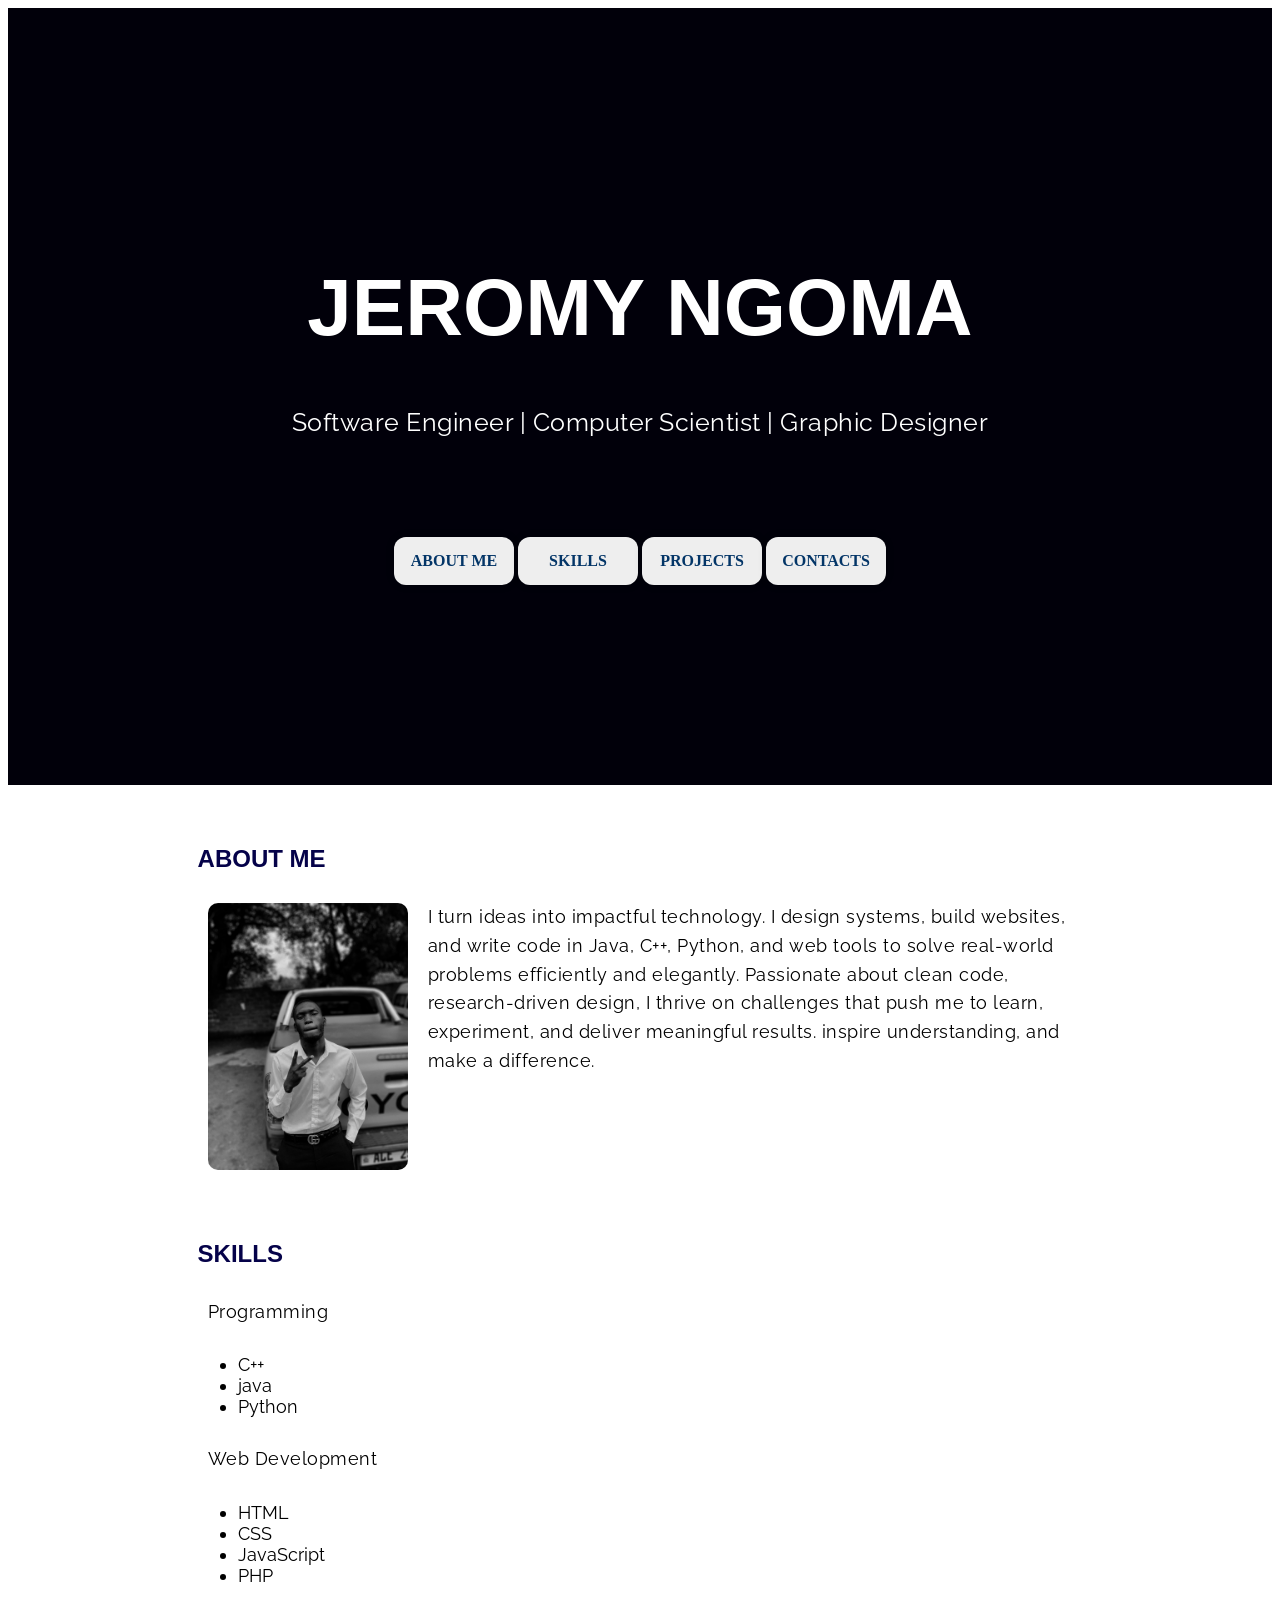
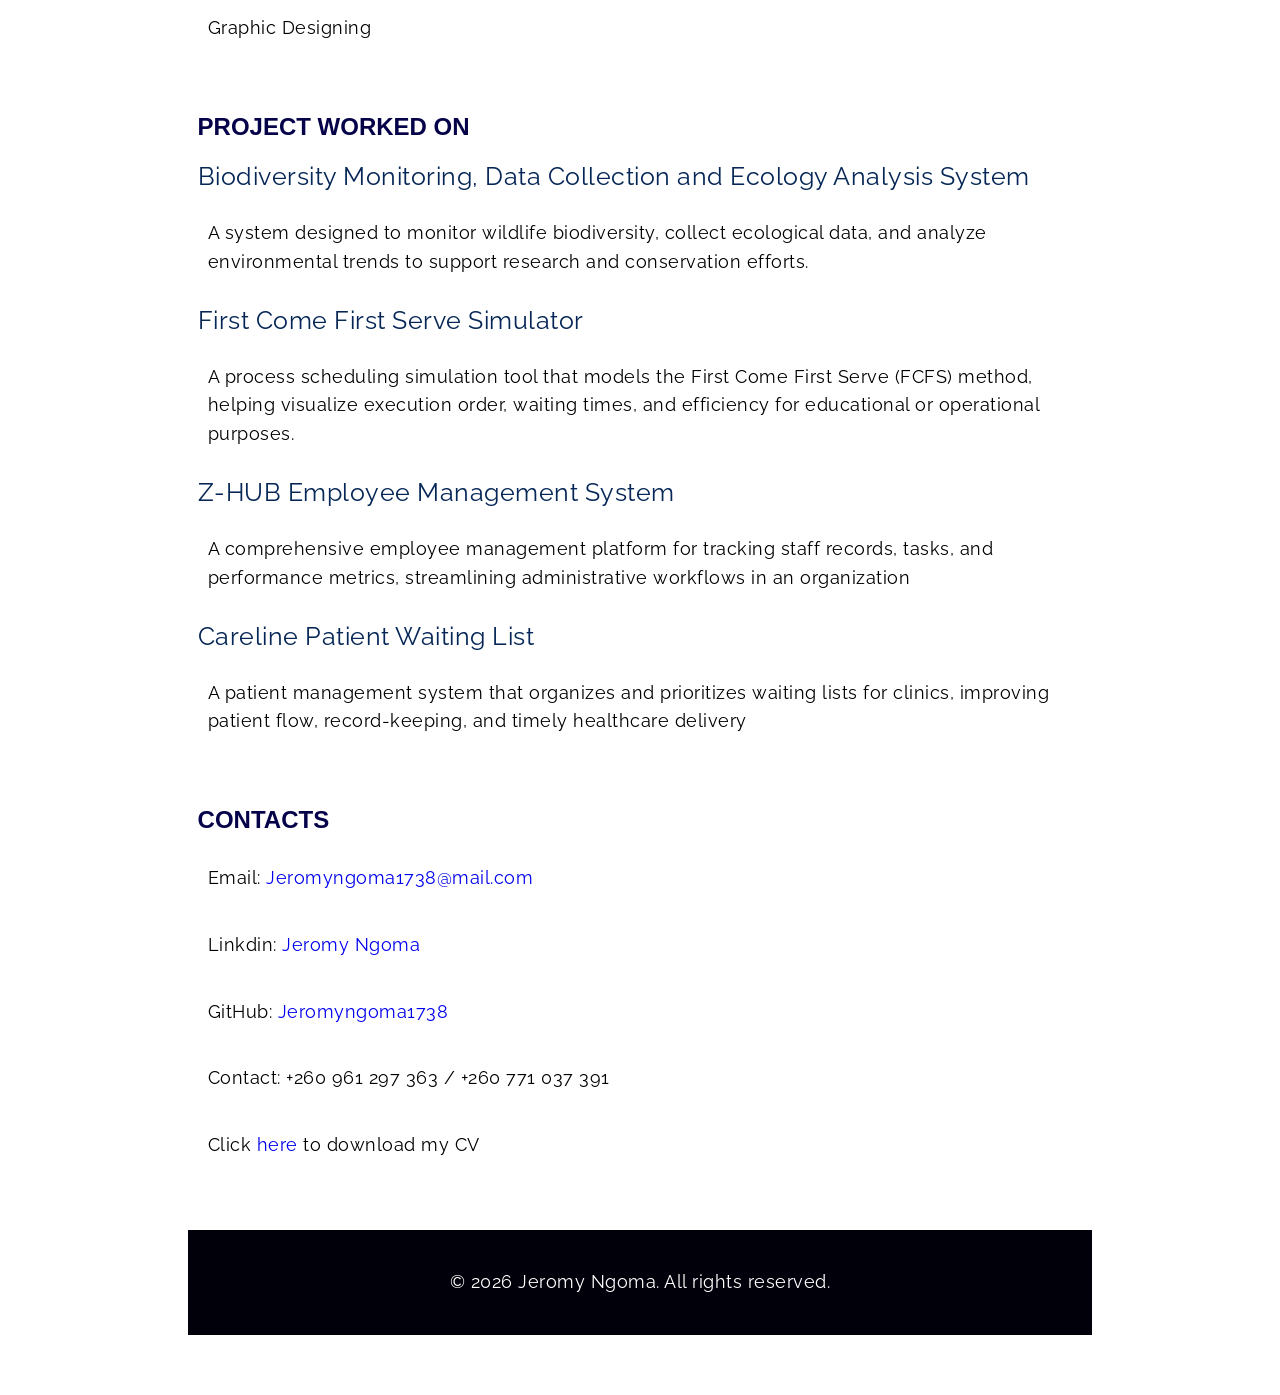
==== index.html @ ff4d3030 "my personal profile first version" ====
<!DOCTYPE html>
<html lang="en">
<head>
    <meta charset="UTF-8">
    <meta name="viewport" content="width=device-width, initial-scale=1.0">
    <title>Jeromy ngoma Personal Profile</title>
    <link href="https://fonts.googleapis.com/css2?family=Roboto:wght@400;700&display=swap" rel="stylesheet">
    <link rel="stylesheet" href="style.css">
</head>
<body>
    <header class="hero">
        <h1 >JEROMY NGOMA</h1>
        <h3 >Software Engineer | Computer Scientist | Graphic Designer</h3>
        <div id="navigation" >
            <nav class="navbar">
            <a href="#aboutMe" class="navbar">ABOUT ME</a>
            <a href="#skils" class="navbar" >SKILLS</a>
            <a href="#prjects" class="navbar">PROJECTS</a>
            <a href="#contact" class="navbar">CONTACTS</a>
            </nav>
        </div>
    </header>
    <main>


       
        <!--About me-->
        <section id="aboutMe">
            <h2>ABOUT ME</h2>
            
            <p> 
                <img src="IMG/Untitled-1.png" alt="jeromy is photo profile">
                I turn ideas into impactful technology. I design systems, build websites, and write code in Java, 
                C++, Python, and web tools to solve real-world problems efficiently and elegantly. Passionate about clean code, 
                research-driven design, I thrive on challenges that push me to learn, experiment, and deliver meaningful results.  inspire understanding, and make a difference.
            </p>

        </section>

        <!--skilss-->
        <section id="skills">
            <h2>SKILLS</h2>
            <div>
                <p>Programming</p>
                <ul>
                    <li>C++</li>
                    <li>java</li>
                    <Li>Python</Li>
                </ul>  
  
            </div>
            <div>
                <p>Web Development</p>
                <ul>
                    <li>HTML</li>
                    <li>CSS</li>
                    <li>JavaScript</li>
                    <li>PHP</li>
                </ul>
            </div>
            <div>
            <p>Graphic Designing</p>
            </div>


        </section>

        <!--project-->
        <section id="projects">
            <h2>PROJECT WORKED ON</h2>

            <h3>Biodiversity Monitoring, Data Collection and Ecology Analysis System</h3>
            <p>A system designed to monitor wildlife biodiversity, collect ecological data,
                and analyze environmental trends to support research and conservation efforts.</p>
            
            <h3>First Come First Serve Simulator</h3>
            <p>A process scheduling simulation tool that models the First Come First Serve (FCFS) method, helping visualize execution order, waiting times, and 
                efficiency for educational or operational purposes.
                </p>
            <h3>Z-HUB Employee Management System</h3>
            <p>A comprehensive employee management platform for tracking staff records, tasks, and performance metrics, 
                streamlining administrative workflows in an organization</p>
            
            <h3>Careline Patient Waiting List</h3>
            <p>A patient management system that organizes and prioritizes waiting lists for clinics, improving patient flow, 
                record-keeping, and timely healthcare delivery</p>
        </section >
        <!--Contact me-->
        <section id="contact">
            <h2>CONTACTS</h2>
            <nav class="contact">
                <p >Email: <a href="Mailto: jeromyngoma1738@gmail.com" class="contact"> Jeromyngoma1738@mail.com</a></p>
                <p>Linkdin: <a href="https://www.linkedin.com/in/jeromy-ngoma-564433287?utm_source=share_via&utm_content=profile&utm_medium=member_android"class="contact">Jeromy Ngoma</a></p>
                <p>GitHub:  <a href="https://github.com/jeromyngoma1738">Jeromyngoma1738</a></p>
                <p>Contact: +260 961 297 363 / +260 771 037 391</p>
            </nav>
            <P> Click <a  href="JEROMY CV.pdf" download>here </a> to download my CV</P>
        </section>


    

    </main>
    <footer>
        <p>© 2026 Jeromy Ngoma. All rights reserved.</p>
    </footer>

</body>
</html>
---- style.css ----
@import url('https://fonts.googleapis.com/css2?family=Montserrat:wght@400;600&display=swap');
@import url('https://fonts.googleapis.com/css2?family=Raleway:wght@400;600&family=Roboto:wght@400;500&display=swap');

h2{
    font-family: 'Raleway', sans-serif;  /* Subtitle font */
    font-weight: 6000px;                     /* Normal weight for elegance */ 
    font-family:  sans-serif;
    color:  #050249;
    transition: color 0.3s, transform 0.3s;
}
h2:hover {
    color: lab(16.91% -2.23 -18.52 / 0.707);
    transform: scale(1.05);
}

footer, p{
    font-family: 'Raleway', sans-serif;  /* Eye-catching but clean */
    font-weight: 400;                     /* Normal weight */
    font-size: 18px;                      /* Slightly larger for attention */
    color: #000000;                       /* Professional dark tone */
    line-height: 1.6;                     /* Comfortable spacing */
    letter-spacing: 0.5px;                /* Adds subtle style */
    padding: 10px;
}



h1{
    font-family: sans-serif;
    font-size: 80px;
}

#navigation {
    display: flex;
    justify-content: center;
    margin-top: 100px;
}

#navigation:hover {
    color: #c1d9ea;
    transform: scale(1.10);
}

.navbar a{
    background: #eeeeee;
    text-decoration: none;
    color: rgb(3, 53, 103);
    font-family: 'Roboto'sans-serif;
    font-weight: 800;
    transition: 0.3s;border-radius: 12px;
    box-shadow: 0 0 10px rgb(0,0,0,0.1);
    padding: 15px;
    width: 90px;
}

.navbar a:hover{

    color: #65a8d8;
    transform: scale(1.05);
}

h3 {
    font-family: 'Raleway', sans-serif;  /* Subtitle font */
    font-weight: 400;                     /* Normal weight for elegance */
    font-size: 25px;                      /* Slightly smaller than main heading */
    color: #052656;                       /* Subtle gray */
    letter-spacing: 0.5px;                /* Adds clarity */
    margin-top: 5px;
    margin-bottom: 15px;
}
ul{
    font-family: 'Raleway', sans-serif;  /* Eye-catching but clean */
    font-weight: 400;                     /* Normal weight */
    font-size: 18px;                      /* Slightly larger for attention */
}
div{
    
    border-radius: 10px;
    display: block;
}
html{
    scroll-behavior: smooth;
}
.contac{
    color: #0b3ea3;
}
.hero{
    text-align: center;
    margin: 0px;
    color: #fff;
    background-color: #01000a;
    padding: 200px 20px;
}
footer, section{
    width: 70%;
    margin: 60px auto;
}

a{
    display: inline-block;
    text-decoration: none;
    transition: 0.3s;
}
.hero h3{
    color: white;
}
img{

    display: flex;
    width: 200px;
    height: 500px;
    align-items: flex-start;
}

/* About Me section image alignment */
#aboutMe p {
    display: flex;           /* make text and image side by side */
    align-items: flex-start; /* align top of image with text */
    gap: 20px;               /* space between image and text */
}

#aboutMe p img {
    width: 200;            /* set image width */
    height: auto;            /* maintain aspect ratio */
    border-radius: 10px;     /* optional rounded corners */
    flex-shrink: 0;          /* prevent image from shrinking */
}
footer{
    font-family: 'Raleway', sans-serif;  /* Subtitle font */
    text-align: center;  
    background-color: #01000a;
    
}
footer p{
    color: white;
}
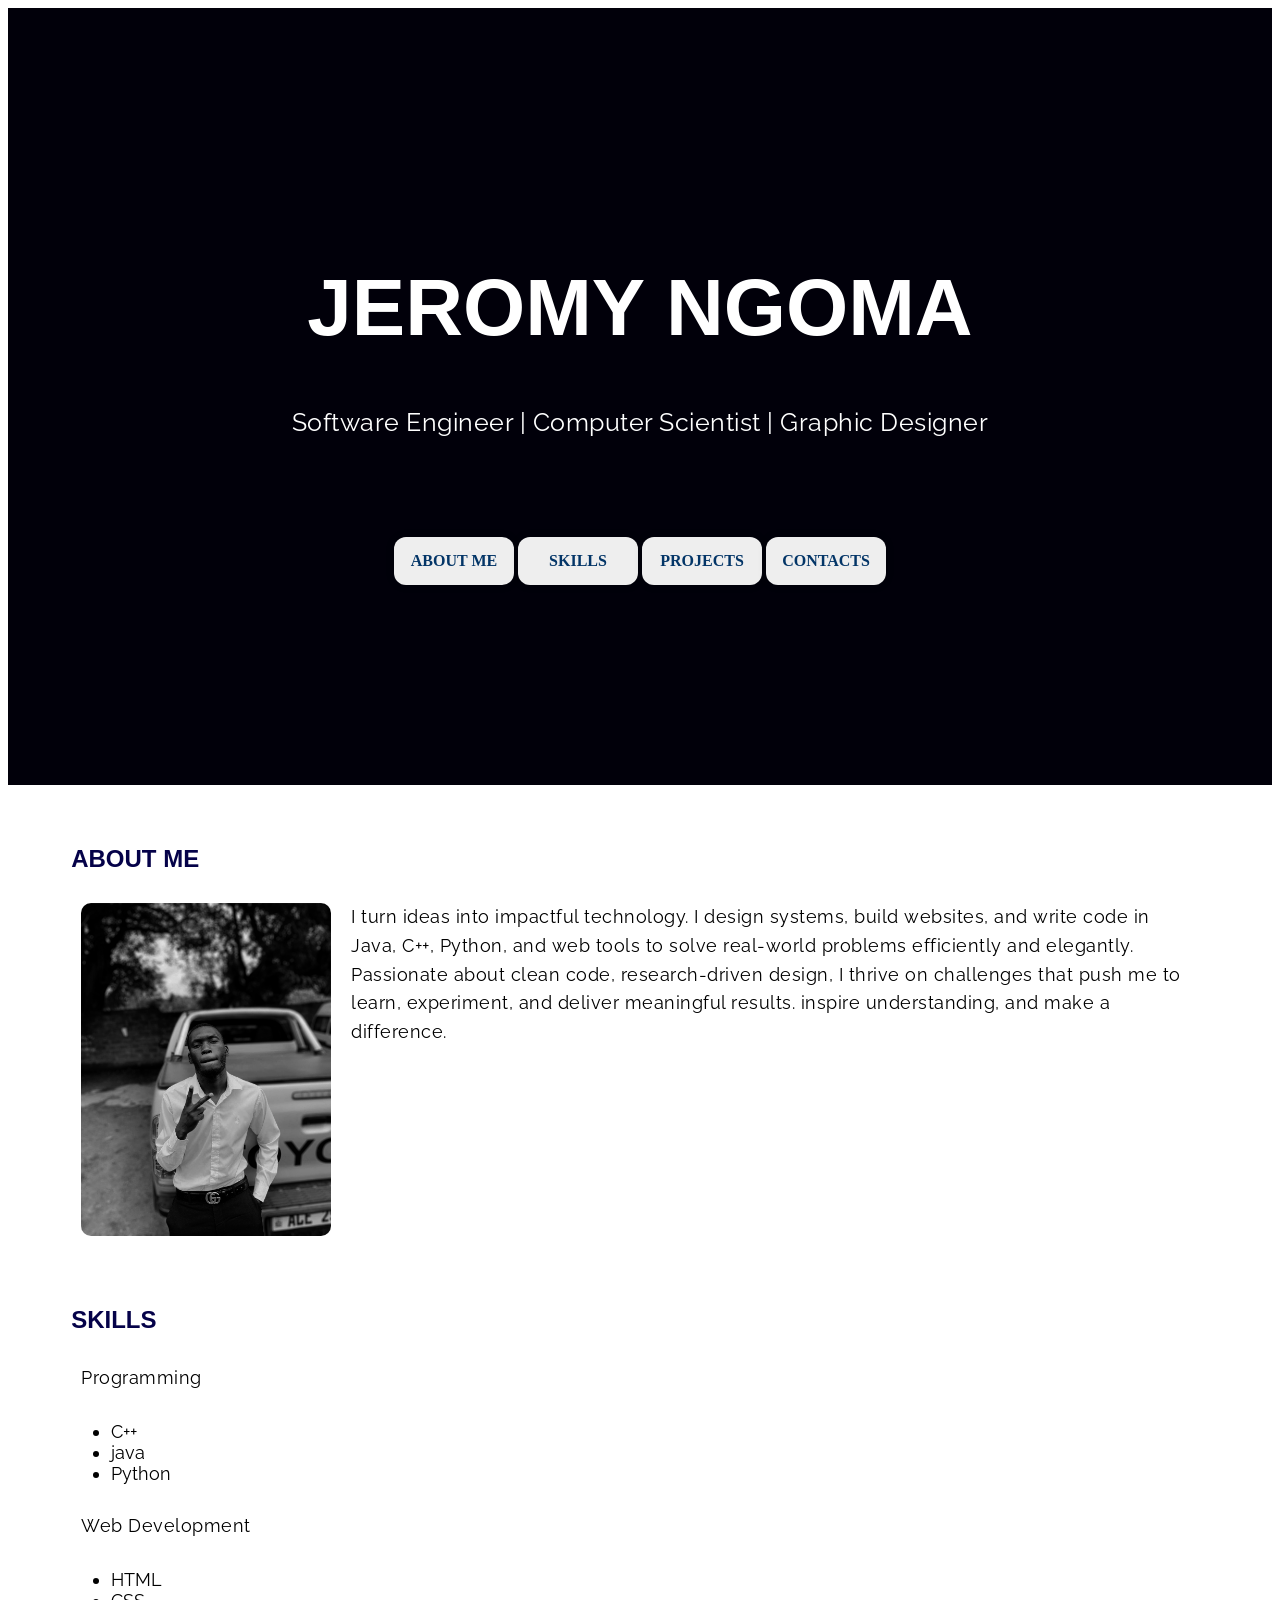
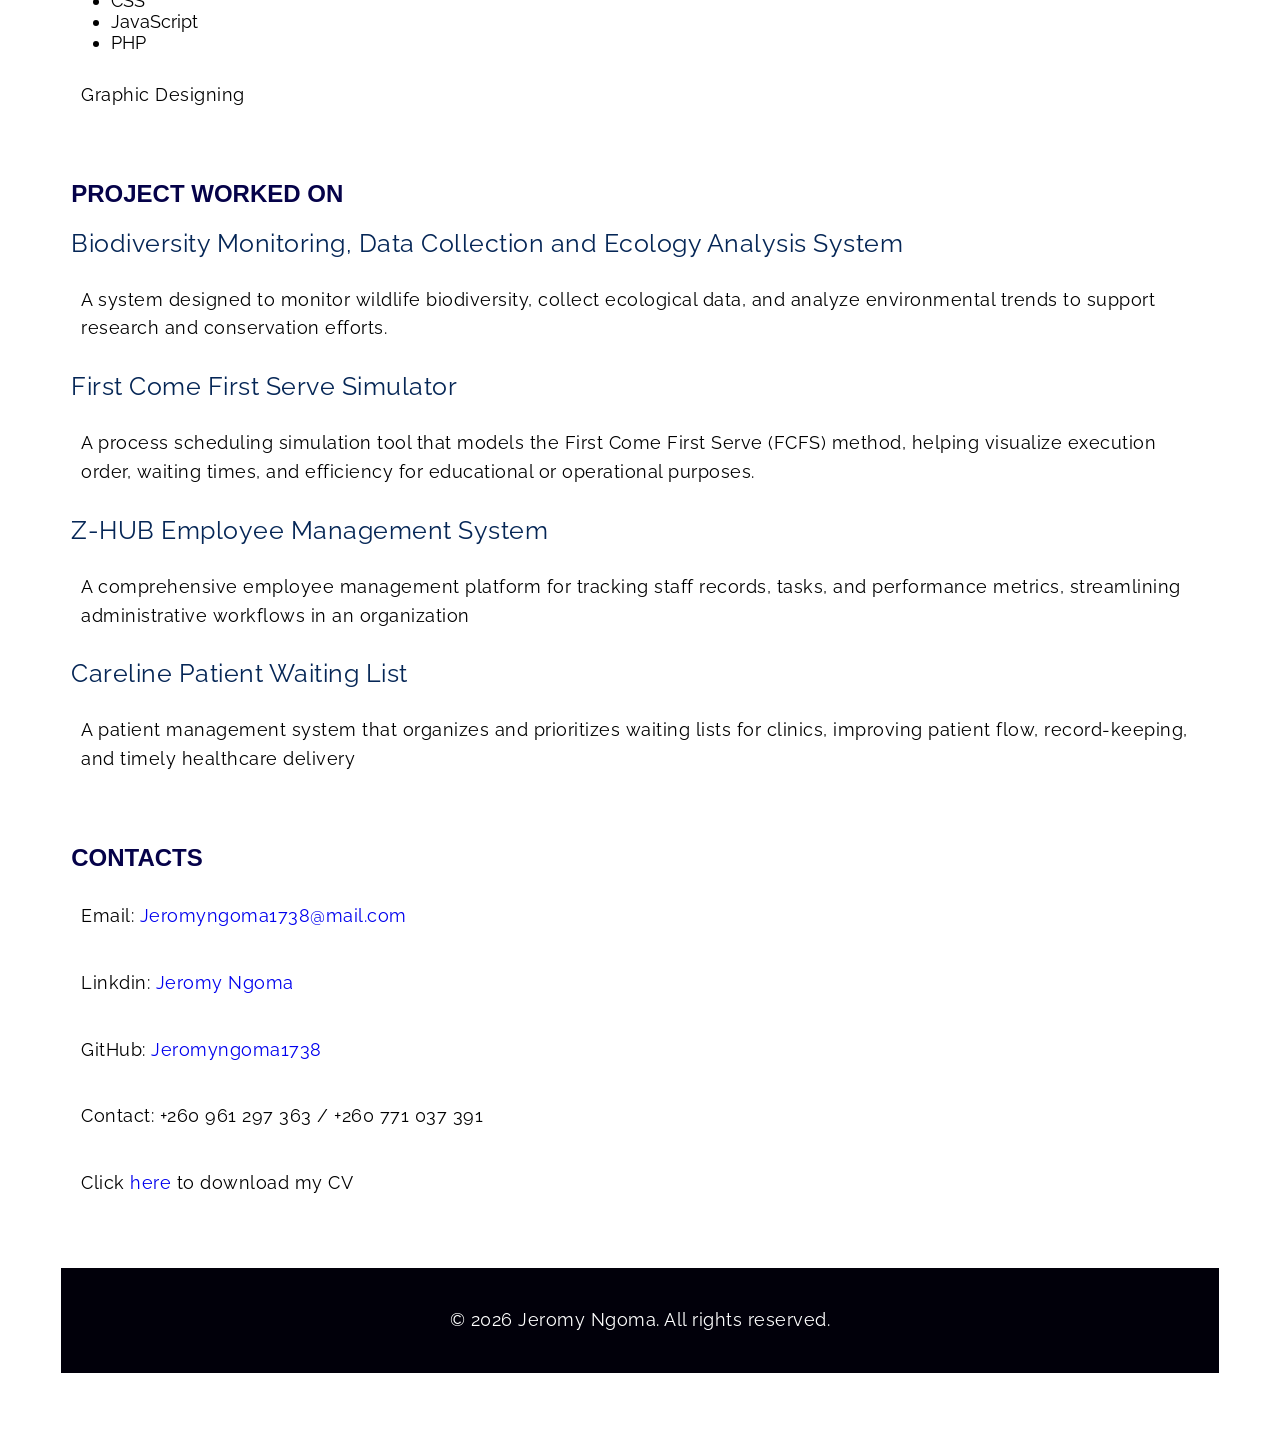
==== commit 351327dd: "modified the style css" ====
--- a/index.html
+++ b/index.html
@@ -9,6 +9,7 @@
 </head>
 <body>
     <header class="hero">
+    
         <h1 >JEROMY NGOMA</h1>
         <h3 >Software Engineer | Computer Scientist | Graphic Designer</h3>
         <div id="navigation" >
@@ -28,7 +29,7 @@
         <section id="aboutMe">
             <h2>ABOUT ME</h2>
             
-            <p> 
+            <p id="me"> 
                 <img src="IMG/Untitled-1.png" alt="jeromy is photo profile">
                 I turn ideas into impactful technology. I design systems, build websites, and write code in Java, 
                 C++, Python, and web tools to solve real-world problems efficiently and elegantly. Passionate about clean code, 
@@ -103,6 +104,7 @@
     </main>
     <footer>
         <p>© 2026 Jeromy Ngoma. All rights reserved.</p>
+        
     </footer>
 
 </body>
--- a/style.css
+++ b/style.css
@@ -47,7 +47,8 @@
     color: rgb(3, 53, 103);
     font-family: 'Roboto'sans-serif;
     font-weight: 800;
-    transition: 0.3s;border-radius: 12px;
+    transition: 0.3s;
+    border-radius: 12px;
     box-shadow: 0 0 10px rgb(0,0,0,0.1);
     padding: 15px;
     width: 90px;
@@ -80,19 +81,30 @@
 }
 html{
     scroll-behavior: smooth;
+    margin: 0;
+    padding: 0;
 }
 .contac{
     color: #0b3ea3;
 }
 .hero{
+    box-sizing: border-box;
     text-align: center;
     margin: 0px;
+    
+    margin-right: 0%;
+
+    margin-top: 0%;   
     color: #fff;
     background-color: #01000a;
     padding: 200px 20px;
 }
+header{
+    width: 100%;
+    margin: 0px;
+}
 footer, section{
-    width: 70%;
+    width: 90%;
     margin: 60px auto;
 }
 
@@ -107,8 +119,7 @@
 img{
 
     display: flex;
-    width: 200px;
-    height: 500px;
+    width: 250px;
     align-items: flex-start;
 }
 
@@ -116,6 +127,7 @@
 #aboutMe p {
     display: flex;           /* make text and image side by side */
     align-items: flex-start; /* align top of image with text */
+    font-size: 10 px;
     gap: 20px;               /* space between image and text */
 }
 
@@ -133,4 +145,4 @@
 }
 footer p{
     color: white;
-}+}
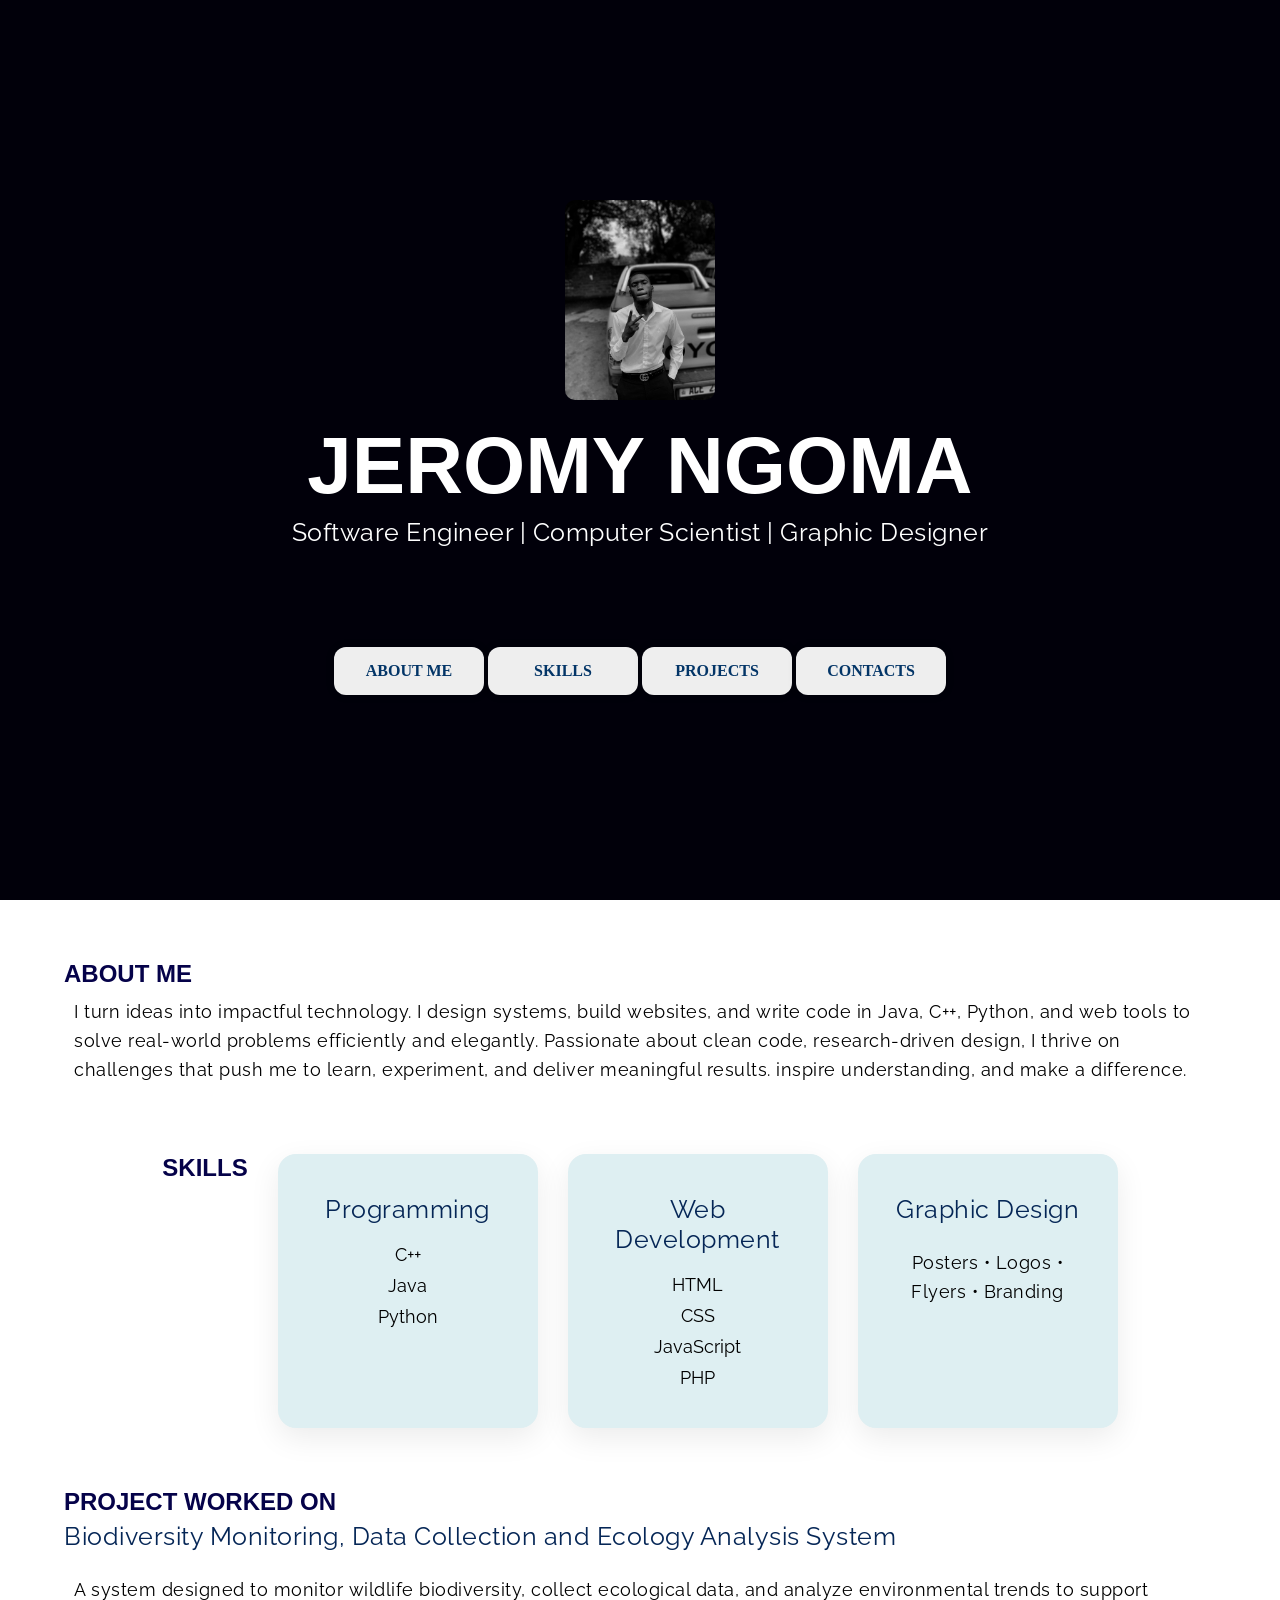
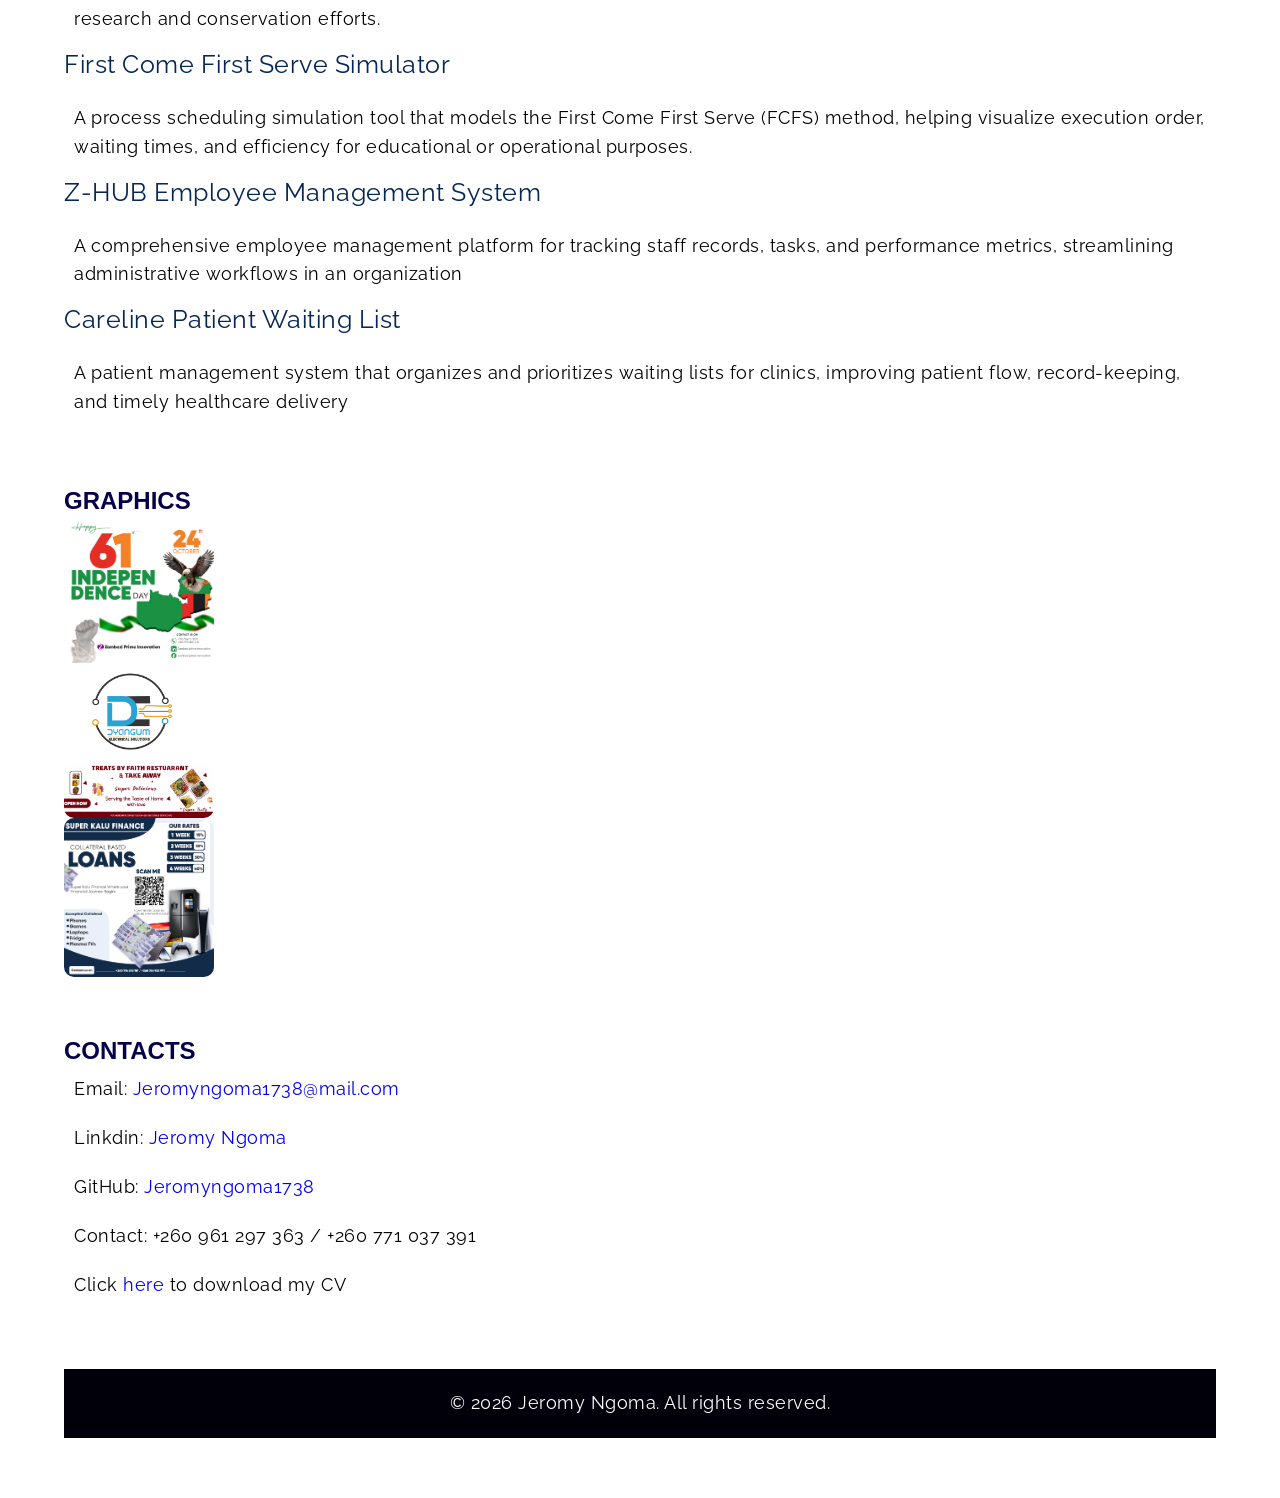
==== commit 4a4e2153: "modified version of the profile" ====
--- a/index.html
+++ b/index.html
@@ -9,8 +9,10 @@
 </head>
 <body>
     <header class="hero">
-    
-        <h1 >JEROMY NGOMA</h1>
+        <div>
+            <img src="IMG/Untitled-1.png" alt="jeromy is photo profile">
+        <h1 >JEROMY NGOMA</h1>  
+        </div>
         <h3 >Software Engineer | Computer Scientist | Graphic Designer</h3>
         <div id="navigation" >
             <nav class="navbar">
@@ -28,43 +30,45 @@
         <!--About me-->
         <section id="aboutMe">
             <h2>ABOUT ME</h2>
-            
-            <p id="me"> 
-                <img src="IMG/Untitled-1.png" alt="jeromy is photo profile">
+            <div>
+            <p> 
+                
                 I turn ideas into impactful technology. I design systems, build websites, and write code in Java, 
                 C++, Python, and web tools to solve real-world problems efficiently and elegantly. Passionate about clean code, 
                 research-driven design, I thrive on challenges that push me to learn, experiment, and deliver meaningful results.  inspire understanding, and make a difference.
             </p>
-
+            </div>
+ 
         </section>
 
         <!--skilss-->
-        <section id="skills">
-            <h2>SKILLS</h2>
-            <div>
-                <p>Programming</p>
-                <ul>
-                    <li>C++</li>
-                    <li>java</li>
-                    <Li>Python</Li>
-                </ul>  
-  
-            </div>
-            <div>
-                <p>Web Development</p>
-                <ul>
-                    <li>HTML</li>
-                    <li>CSS</li>
-                    <li>JavaScript</li>
-                    <li>PHP</li>
-                </ul>
-            </div>
-            <div>
-            <p>Graphic Designing</p>
-            </div>
+         <section id="skills">
+    <h2>SKILLS</h2>
 
+    <div class="skills-box">
+        <h3>Programming</h3>
+        <ul>
+            <li>C++</li>
+            <li>Java</li>
+            <li>Python</li>
+        </ul>
+    </div>
 
-        </section>
+    <div class="skills-box">
+        <h3>Web Development</h3>
+        <ul>
+            <li>HTML</li>
+            <li>CSS</li>
+            <li>JavaScript</li>
+            <li>PHP</li>
+        </ul>
+    </div>
+
+    <div class="skills-box">
+        <h3>Graphic Design</h3>
+        <p>Posters • Logos • Flyers • Branding</p>
+    </div>
+</section>
 
         <!--project-->
         <section id="projects">
@@ -86,6 +90,22 @@
             <p>A patient management system that organizes and prioritizes waiting lists for clinics, improving patient flow, 
                 record-keeping, and timely healthcare delivery</p>
         </section >
+
+        <section id="Graphics">
+            <h2>GRAPHICS</h2>
+            <div class="Graphics">
+                <img src="Graphics/INDEPENDENCE POSTER-1.png" alt="poster for indepence">
+            </div>
+            <div class="Graphics">
+                <img src="Graphics/LOGO 1-1.png" alt="logo desing">
+            </div>
+            <div class="Graphics">
+                <img src="Graphics/SAMPO 2.png" alt="flyer design for a resturant">
+            </div>
+            <div class="Graphics">
+                <img src="Graphics/super kalu finance.png" alt="super kalu flyer for loans">
+            </div>
+        </section>
         <!--Contact me-->
         <section id="contact">
             <h2>CONTACTS</h2>
--- a/style.css
+++ b/style.css
@@ -24,16 +24,18 @@
 }
 
 
-
 h1{
     font-family: sans-serif;
     font-size: 80px;
+    margin-top: 20px;
 }
 
 #navigation {
     display: flex;
     justify-content: center;
     margin-top: 100px;
+    gap: 20px;
+    width: auto;
 }
 
 #navigation:hover {
@@ -51,7 +53,7 @@
     border-radius: 12px;
     box-shadow: 0 0 10px rgb(0,0,0,0.1);
     padding: 15px;
-    width: 90px;
+    width: 150px;
 }
 
 .navbar a:hover{
@@ -61,23 +63,47 @@
 }
 
 h3 {
-    font-family: 'Raleway', sans-serif;  /* Subtitle font */
-    font-weight: 400;                     /* Normal weight for elegance */
-    font-size: 25px;                      /* Slightly smaller than main heading */
-    color: #052656;                       /* Subtle gray */
-    letter-spacing: 0.5px;                /* Adds clarity */
+    font-family: 'Raleway', sans-serif;  
+    font-weight: 400;                     
+    font-size: 25px;                   
+    color: #052656;                    
+    letter-spacing: 0.5px;                
     margin-top: 5px;
     margin-bottom: 15px;
 }
 ul{
-    font-family: 'Raleway', sans-serif;  /* Eye-catching but clean */
-    font-weight: 400;                     /* Normal weight */
-    font-size: 18px;                      /* Slightly larger for attention */
+    font-family: 'Raleway', sans-serif; 
+    font-weight: 400;                    
+    font-size: 18px; 
+    list-style: none;                     
 }
-div{
-    
-    border-radius: 10px;
-    display: block;
+#skills{
+    display:flex;
+    justify-content:center;
+    flex-wrap:wrap;
+    gap:30px;
+}
+
+.skills-box{
+    background:rgb(222, 239, 242);
+    padding:35px;
+    border-radius:18px;
+    width:260px;
+    text-align:center;
+    box-shadow:0 10px 30px rgba(0,0,0,0.08);
+    transition:0.3s;
+}
+
+.skills-box:hover{
+    transform:translateY(-8px);
+}
+
+.skills-box ul{
+    list-style:none;
+}
+
+.skills-box li{
+    padding:5px 0;
 }
 html{
     scroll-behavior: smooth;
@@ -89,19 +115,17 @@
 }
 .hero{
     box-sizing: border-box;
-    text-align: center;
-    margin: 0px;
-    
-    margin-right: 0%;
-
-    margin-top: 0%;   
+   
     color: #fff;
     background-color: #01000a;
     padding: 200px 20px;
+    min-height: 100vh;
 }
 header{
     width: 100%;
     margin: 0px;
+     text-align: center;
+
 }
 footer, section{
     width: 90%;
@@ -119,8 +143,9 @@
 img{
 
     display: flex;
-    width: 250px;
-    align-items: flex-start;
+    border-radius: 10px;
+    width: 150px;
+    
 }
 
 /* About Me section image alignment */
@@ -128,15 +153,9 @@
     display: flex;           /* make text and image side by side */
     align-items: flex-start; /* align top of image with text */
     font-size: 10 px;
-    gap: 20px;               /* space between image and text */
+    gap: 20px;              
 }
 
-#aboutMe p img {
-    width: 200;            /* set image width */
-    height: auto;            /* maintain aspect ratio */
-    border-radius: 10px;     /* optional rounded corners */
-    flex-shrink: 0;          /* prevent image from shrinking */
-}
 footer{
     font-family: 'Raleway', sans-serif;  /* Subtitle font */
     text-align: center;  
@@ -146,3 +165,19 @@
 footer p{
     color: white;
 }
+*{
+    margin: 0;
+    padding: 0;
+    box-sizing: border-box;
+}
+body{
+    margin: 0;
+    padding: 0;
+}
+.hero img{
+    display: block;
+    margin: 0 auto;
+}
+.Graphic img{
+    width: 500px;
+}
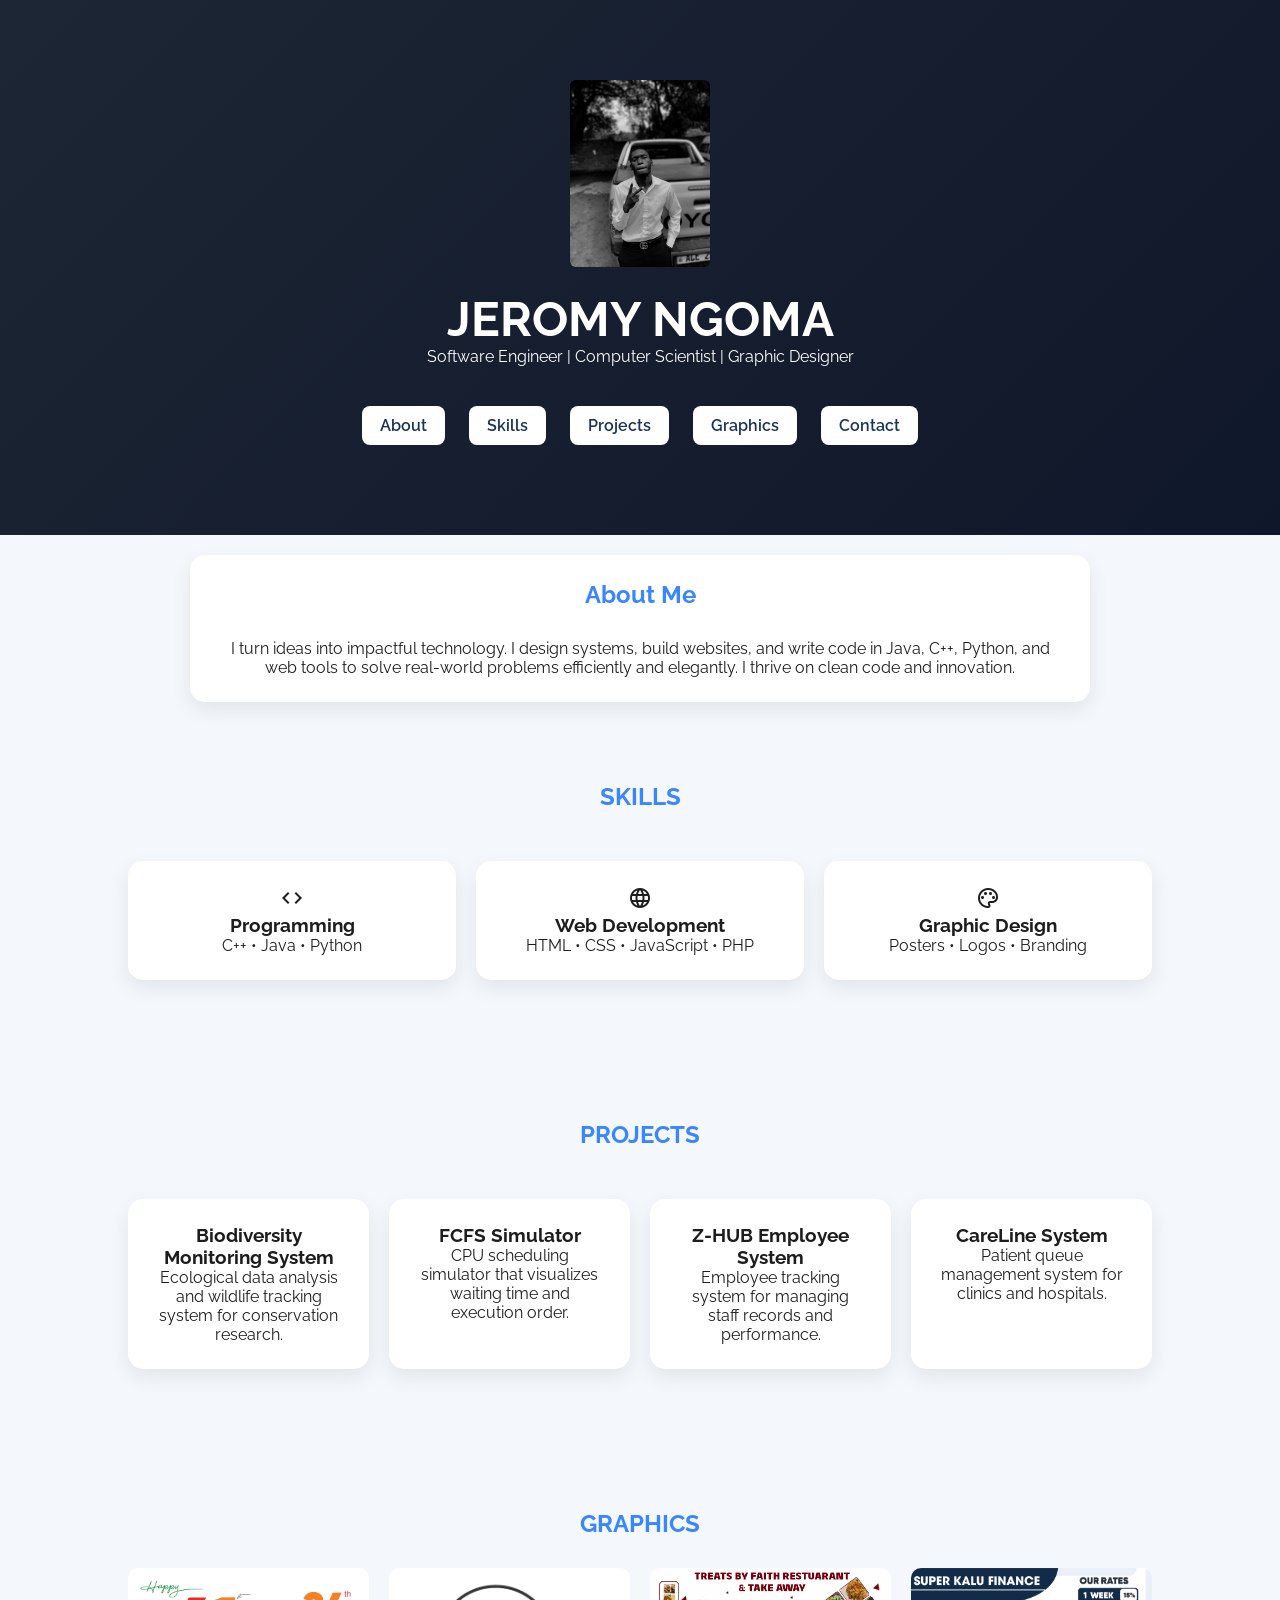
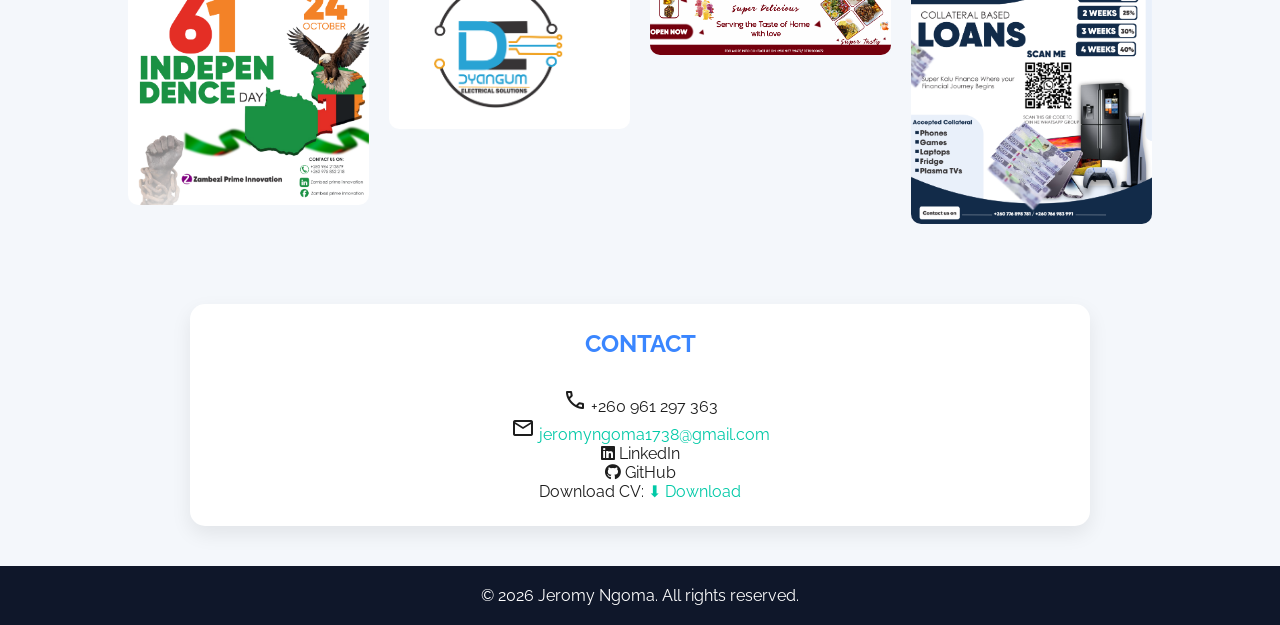
==== commit f8841c68: "the better version of the profiles" ====
--- a/index.html
+++ b/index.html
@@ -3,129 +3,139 @@
 <head>
     <meta charset="UTF-8">
     <meta name="viewport" content="width=device-width, initial-scale=1.0">
-    <title>Jeromy ngoma Personal Profile</title>
-    <link href="https://fonts.googleapis.com/css2?family=Roboto:wght@400;700&display=swap" rel="stylesheet">
+    <title>Jeromy Ngoma | Portfolio</title>
+
+    <link href="https://fonts.googleapis.com/css2?family=Roboto:wght@400;700&family=Raleway:wght@400;600&display=swap" rel="stylesheet">
     <link rel="stylesheet" href="style.css">
+    <link href="https://fonts.googleapis.com/css2?family=Material+Symbols+Outlined" rel="stylesheet">
+    <link rel="stylesheet" href="https://cdnjs.cloudflare.com/ajax/libs/font-awesome/6.5.0/css/all.min.css">
 </head>
+
 <body>
-    <header class="hero">
-        <div>
-            <img src="IMG/Untitled-1.png" alt="jeromy is photo profile">
-        <h1 >JEROMY NGOMA</h1>  
-        </div>
-        <h3 >Software Engineer | Computer Scientist | Graphic Designer</h3>
-        <div id="navigation" >
-            <nav class="navbar">
-            <a href="#aboutMe" class="navbar">ABOUT ME</a>
-            <a href="#skils" class="navbar" >SKILLS</a>
-            <a href="#prjects" class="navbar">PROJECTS</a>
-            <a href="#contact" class="navbar">CONTACTS</a>
-            </nav>
-        </div>
-    </header>
-    <main>
 
+<!-- HERO -->
+<header class="top">
+    <img src="IMG/Untitled-1.png" alt="profile picture">
 
-       
-        <!--About me-->
-        <section id="aboutMe">
-            <h2>ABOUT ME</h2>
-            <div>
-            <p> 
-                
-                I turn ideas into impactful technology. I design systems, build websites, and write code in Java, 
-                C++, Python, and web tools to solve real-world problems efficiently and elegantly. Passionate about clean code, 
-                research-driven design, I thrive on challenges that push me to learn, experiment, and deliver meaningful results.  inspire understanding, and make a difference.
-            </p>
-            </div>
- 
-        </section>
+    <h1>JEROMY NGOMA</h1>
+    <p class="titles">Software Engineer | Computer Scientist | Graphic Designer</p>
 
-        <!--skilss-->
-         <section id="skills">
+    <nav class="navbar">
+        <a href="#about">About</a>
+        <a href="#skills">Skills</a>
+        <a href="#projects">Projects</a>
+        <a href="#graphics">Graphics</a>
+        <a href="#contact">Contact</a>
+    </nav>
+</header>
+
+<main>
+
+<!-- ABOUT -->
+<section id="about" class="card">
+    <h2>About Me</h2>
+    <p>
+        I turn ideas into impactful technology. I design systems, build websites,
+        and write code in Java, C++, Python, and web tools to solve real-world problems
+        efficiently and elegantly. I thrive on clean code and innovation.
+    </p>
+</section>
+
+<!-- SKILLS -->
+<section id="skills" class="section">
     <h2>SKILLS</h2>
 
-    <div class="skills-box">
-        <h3>Programming</h3>
-        <ul>
-            <li>C++</li>
-            <li>Java</li>
-            <li>Python</li>
-        </ul>
-    </div>
+    <div class="grid">
 
-    <div class="skills-box">
-        <h3>Web Development</h3>
-        <ul>
-            <li>HTML</li>
-            <li>CSS</li>
-            <li>JavaScript</li>
-            <li>PHP</li>
-        </ul>
-    </div>
+        <div class="card small">
+            <span class="material-symbols-outlined">code</span>
+            <h3>Programming</h3>
+            <p>C++ • Java • Python</p>
+        </div>
 
-    <div class="skills-box">
-        <h3>Graphic Design</h3>
-        <p>Posters • Logos • Flyers • Branding</p>
+        <div class="card small">
+            <span class="material-symbols-outlined">language</span>
+            <h3>Web Development</h3>
+            <p>HTML • CSS • JavaScript • PHP</p>
+        </div>
+
+        <div class="card small">
+            <span class="material-symbols-outlined">palette</span>
+            <h3>Graphic Design</h3>
+            <p>Posters • Logos • Branding</p>
+        </div>
+
     </div>
 </section>
 
-        <!--project-->
-        <section id="projects">
-            <h2>PROJECT WORKED ON</h2>
+<!-- PROJECTS -->
+<section id="projects" class="section">
+    <h2>PROJECTS</h2>
 
-            <h3>Biodiversity Monitoring, Data Collection and Ecology Analysis System</h3>
-            <p>A system designed to monitor wildlife biodiversity, collect ecological data,
-                and analyze environmental trends to support research and conservation efforts.</p>
-            
-            <h3>First Come First Serve Simulator</h3>
-            <p>A process scheduling simulation tool that models the First Come First Serve (FCFS) method, helping visualize execution order, waiting times, and 
-                efficiency for educational or operational purposes.
-                </p>
-            <h3>Z-HUB Employee Management System</h3>
-            <p>A comprehensive employee management platform for tracking staff records, tasks, and performance metrics, 
-                streamlining administrative workflows in an organization</p>
-            
-            <h3>Careline Patient Waiting List</h3>
-            <p>A patient management system that organizes and prioritizes waiting lists for clinics, improving patient flow, 
-                record-keeping, and timely healthcare delivery</p>
-        </section >
+    <div class="grid">
 
-        <section id="Graphics">
-            <h2>GRAPHICS</h2>
-            <div class="Graphics">
-                <img src="Graphics/INDEPENDENCE POSTER-1.png" alt="poster for indepence">
-            </div>
-            <div class="Graphics">
-                <img src="Graphics/LOGO 1-1.png" alt="logo desing">
-            </div>
-            <div class="Graphics">
-                <img src="Graphics/SAMPO 2.png" alt="flyer design for a resturant">
-            </div>
-            <div class="Graphics">
-                <img src="Graphics/super kalu finance.png" alt="super kalu flyer for loans">
-            </div>
-        </section>
-        <!--Contact me-->
-        <section id="contact">
-            <h2>CONTACTS</h2>
-            <nav class="contact">
-                <p >Email: <a href="Mailto: jeromyngoma1738@gmail.com" class="contact"> Jeromyngoma1738@mail.com</a></p>
-                <p>Linkdin: <a href="https://www.linkedin.com/in/jeromy-ngoma-564433287?utm_source=share_via&utm_content=profile&utm_medium=member_android"class="contact">Jeromy Ngoma</a></p>
-                <p>GitHub:  <a href="https://github.com/jeromyngoma1738">Jeromyngoma1738</a></p>
-                <p>Contact: +260 961 297 363 / +260 771 037 391</p>
-            </nav>
-            <P> Click <a  href="JEROMY CV.pdf" download>here </a> to download my CV</P>
-        </section>
+        <div class="card">
+            <h3>Biodiversity Monitoring System</h3>
+            <p>Ecological data analysis and wildlife tracking system for conservation research.</p>
+        </div>
 
+        <div class="card">
+            <h3>FCFS Simulator</h3>
+            <p>CPU scheduling simulator that visualizes waiting time and execution order.</p>
+        </div>
 
-    
+        <div class="card">
+            <h3>Z-HUB Employee System</h3>
+            <p>Employee tracking system for managing staff records and performance.</p>
+        </div>
 
-    </main>
-    <footer>
-        <p>© 2026 Jeromy Ngoma. All rights reserved.</p>
-        
-    </footer>
+        <div class="card">
+            <h3>CareLine System</h3>
+            <p>Patient queue management system for clinics and hospitals.</p>
+        </div>
+
+    </div>
+</section>
+
+<!-- GRAPHICS -->
+<section id="graphics" class="section">
+    <h2>GRAPHICS</h2>
+
+    <div class="grid">
+
+        <img src="Graphics/INDEPENDENCE POSTER-1.png">
+        <img src="Graphics/LOGO 1-1.png">
+        <img src="Graphics/SAMPO 2.png">
+        <img src="Graphics/super kalu finance.png">
+
+    </div>
+</section>
+
+<!-- CONTACT -->
+<section id="contact" class="card">
+    <h2>CONTACT</h2>
+
+    <p><span class="material-symbols-outlined">call</span> +260 961 297 363</p>
+
+    <p>
+        <span class="material-symbols-outlined">mail</span>
+        <a href="mailto:jeromyngoma1738@gmail.com">jeromyngoma1738@gmail.com</a>
+    </p>
+
+    <p><i class="fa-brands fa-linkedin"></i> LinkedIn</p>
+    <p><i class="fa-brands fa-github"></i> GitHub</p>
+
+    <p>
+        Download CV:
+        <a href="JEROMY CV.pdf" download>⬇ Download</a>
+    </p>
+</section>
+
+</main>
+
+<footer>
+    <p>© 2026 Jeromy Ngoma. All rights reserved.</p>
+</footer>
 
 </body>
 </html>
--- a/style.css
+++ b/style.css
@@ -1,183 +1,110 @@
-@import url('https://fonts.googleapis.com/css2?family=Montserrat:wght@400;600&display=swap');
-@import url('https://fonts.googleapis.com/css2?family=Raleway:wght@400;600&family=Roboto:wght@400;500&display=swap');
-
-h2{
-    font-family: 'Raleway', sans-serif;  /* Subtitle font */
-    font-weight: 6000px;                     /* Normal weight for elegance */ 
-    font-family:  sans-serif;
-    color:  #050249;
-    transition: color 0.3s, transform 0.3s;
-}
-h2:hover {
-    color: lab(16.91% -2.23 -18.52 / 0.707);
-    transform: scale(1.05);
-}
-
-footer, p{
-    font-family: 'Raleway', sans-serif;  /* Eye-catching but clean */
-    font-weight: 400;                     /* Normal weight */
-    font-size: 18px;                      /* Slightly larger for attention */
-    color: #000000;                       /* Professional dark tone */
-    line-height: 1.6;                     /* Comfortable spacing */
-    letter-spacing: 0.5px;                /* Adds subtle style */
-    padding: 10px;
-}
-
-
-h1{
-    font-family: sans-serif;
-    font-size: 80px;
-    margin-top: 20px;
-}
-
-#navigation {
-    display: flex;
-    justify-content: center;
-    margin-top: 100px;
-    gap: 20px;
-    width: auto;
-}
-
-#navigation:hover {
-    color: #c1d9ea;
-    transform: scale(1.10);
-}
-
-.navbar a{
-    background: #eeeeee;
-    text-decoration: none;
-    color: rgb(3, 53, 103);
-    font-family: 'Roboto'sans-serif;
-    font-weight: 800;
-    transition: 0.3s;
-    border-radius: 12px;
-    box-shadow: 0 0 10px rgb(0,0,0,0.1);
-    padding: 15px;
-    width: 150px;
-}
-
-.navbar a:hover{
-
-    color: #65a8d8;
-    transform: scale(1.05);
-}
-
-h3 {
-    font-family: 'Raleway', sans-serif;  
-    font-weight: 400;                     
-    font-size: 25px;                   
-    color: #052656;                    
-    letter-spacing: 0.5px;                
-    margin-top: 5px;
-    margin-bottom: 15px;
-}
-ul{
-    font-family: 'Raleway', sans-serif; 
-    font-weight: 400;                    
-    font-size: 18px; 
-    list-style: none;                     
-}
-#skills{
-    display:flex;
-    justify-content:center;
-    flex-wrap:wrap;
-    gap:30px;
-}
-
-.skills-box{
-    background:rgb(222, 239, 242);
-    padding:35px;
-    border-radius:18px;
-    width:260px;
-    text-align:center;
-    box-shadow:0 10px 30px rgba(0,0,0,0.08);
-    transition:0.3s;
-}
-
-.skills-box:hover{
-    transform:translateY(-8px);
-}
-
-.skills-box ul{
-    list-style:none;
-}
-
-.skills-box li{
-    padding:5px 0;
-}
-html{
-    scroll-behavior: smooth;
-    margin: 0;
-    padding: 0;
-}
-.contac{
-    color: #0b3ea3;
-}
-.hero{
-    box-sizing: border-box;
-   
-    color: #fff;
-    background-color: #01000a;
-    padding: 200px 20px;
-    min-height: 100vh;
-}
-header{
-    width: 100%;
-    margin: 0px;
-     text-align: center;
-
-}
-footer, section{
-    width: 90%;
-    margin: 60px auto;
-}
-
-a{
-    display: inline-block;
-    text-decoration: none;
-    transition: 0.3s;
-}
-.hero h3{
-    color: white;
-}
-img{
-
-    display: flex;
-    border-radius: 10px;
-    width: 150px;
-    
-}
-
-/* About Me section image alignment */
-#aboutMe p {
-    display: flex;           /* make text and image side by side */
-    align-items: flex-start; /* align top of image with text */
-    font-size: 10 px;
-    gap: 20px;              
-}
-
-footer{
-    font-family: 'Raleway', sans-serif;  /* Subtitle font */
-    text-align: center;  
-    background-color: #01000a;
-    
-}
-footer p{
-    color: white;
-}
-*{
+* {
     margin: 0;
     padding: 0;
     box-sizing: border-box;
 }
-body{
-    margin: 0;
-    padding: 0;
+
+body {
+    font-family: 'Raleway', sans-serif;
+    background: #f4f7fb;
+    color: #1d1d1d;
+    scroll-behavior: smooth;
 }
-.hero img{
-    display: block;
-    margin: 0 auto;
+
+
+.top {
+    text-align: center;
+    padding: 80px 20px;
+    background: linear-gradient(135deg, #1d2634, #0f172a);
+    color: white;
 }
-.Graphic img{
-    width: 500px;
+
+.top img {
+    width: 140px;
+    border-radius: 6px;
+    margin-bottom: 20px;
+}
+
+.top h1 {
+    font-size: 48px;
+}
+
+.title {
+    margin-top: 10px;
+    font-size: 18px;
+    opacity: 0.8;
+}
+
+.navbar {
+    margin-top: 30px;
+}
+
+.navbar a {
+    display: inline-block;
+    margin: 10px;
+    padding: 10px 18px;
+    background: white;
+    color: #18325c;
+    border-radius: 8px;
+    text-decoration: none;
+    font-weight: 600;
+    transition: 0.3s;
+}
+
+.navbar a:hover {
+    background: #00C9A7;
+    color: white;
+}
+
+
+.section {
+    padding: 60px 10%;
+}
+
+h2 {
+    text-align: center;
+    margin-bottom: 30px;
+    color: #3A86FF;
+}
+
+
+.card {
+    background: white;
+    padding: 25px;
+    border-radius: 15px;
+    box-shadow: 0 8px 20px rgba(0,0,0,0.08);
+    margin: 20px auto;
+    max-width: 900px;
+    text-align: center;
+}
+
+.card.small {
+    width: 100%;
+}
+
+
+.grid {
+    display: grid;
+    grid-template-columns: repeat(auto-fit, minmax(220px, 1fr));
+    gap: 20px;
+}
+
+
+img {
+    width: 100%;
+    border-radius: 10px;
+}
+
+
+#contact a {
+    color: #00C9A7;
+    text-decoration: none;
+}
+
+footer {
+    text-align: center;
+    padding: 20px;
+    background: #0f172a;
+    color: white;
+    margin-top: 40px;
 }
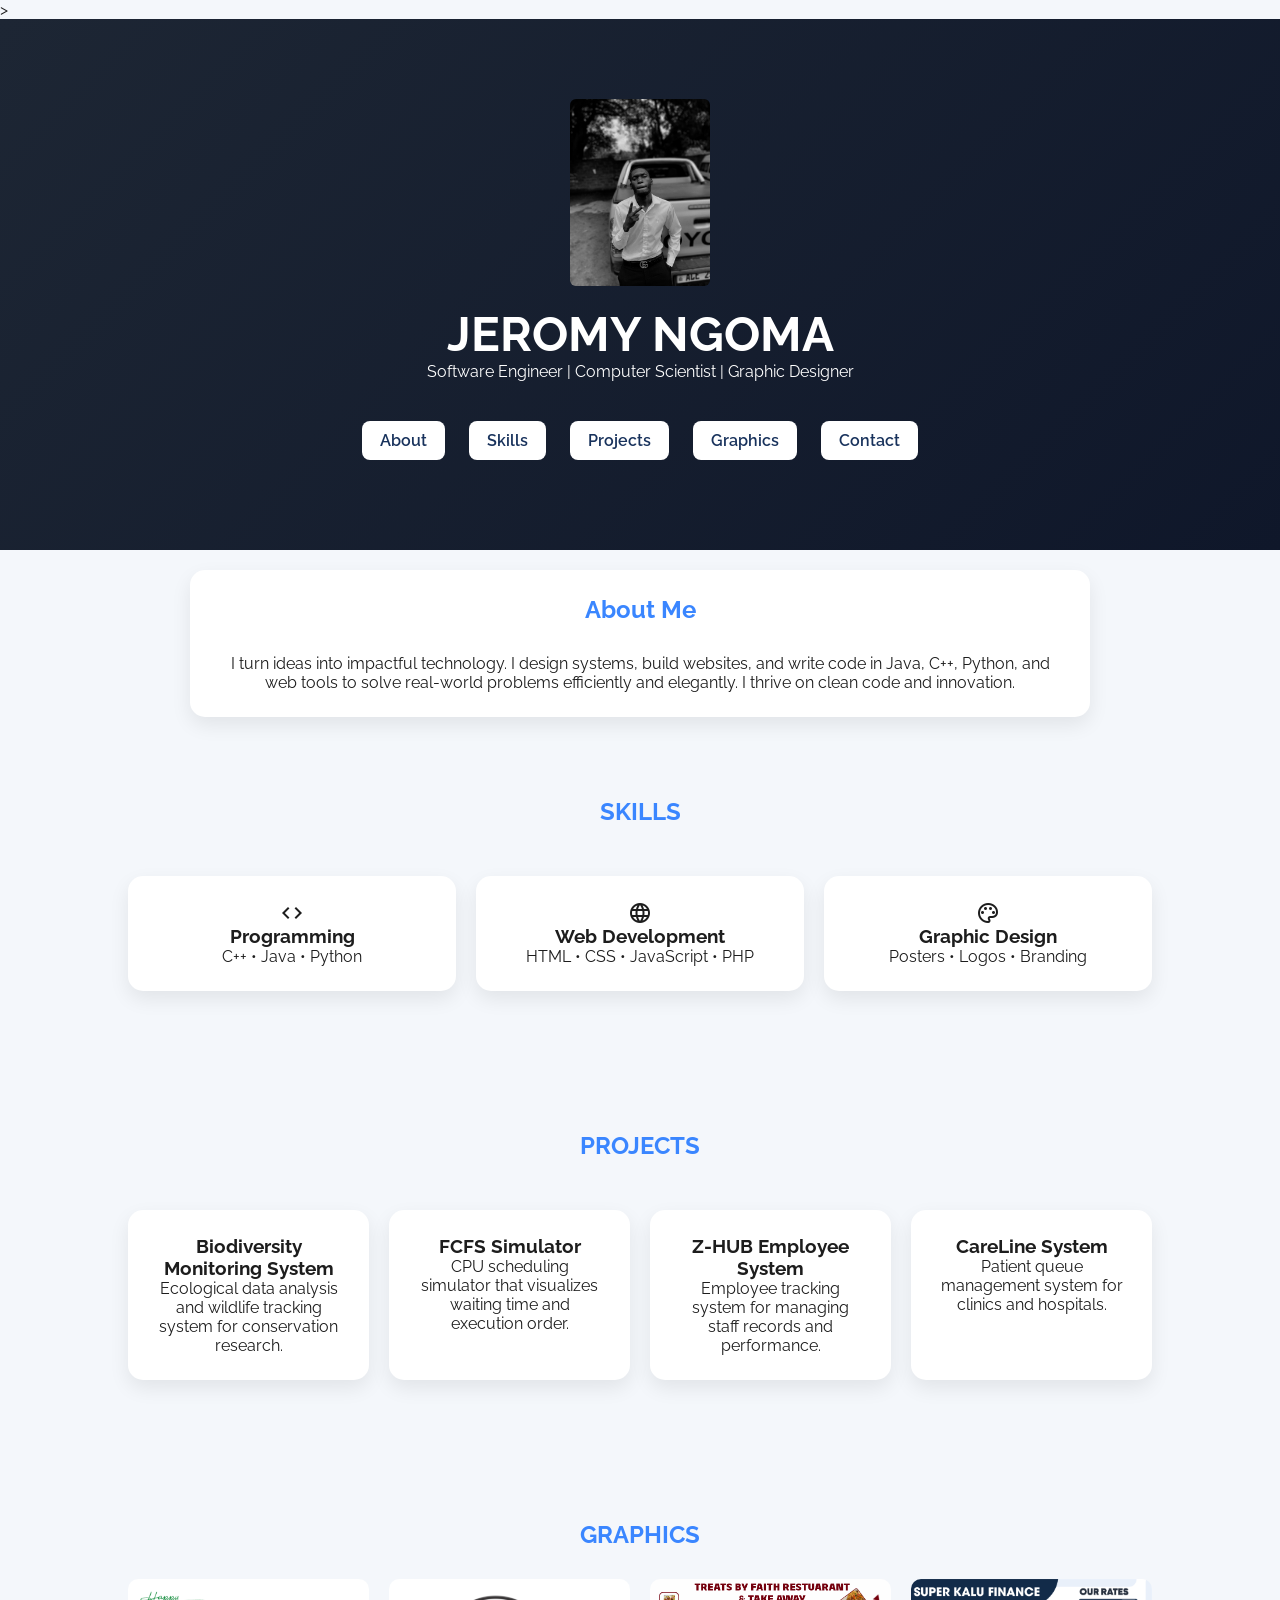
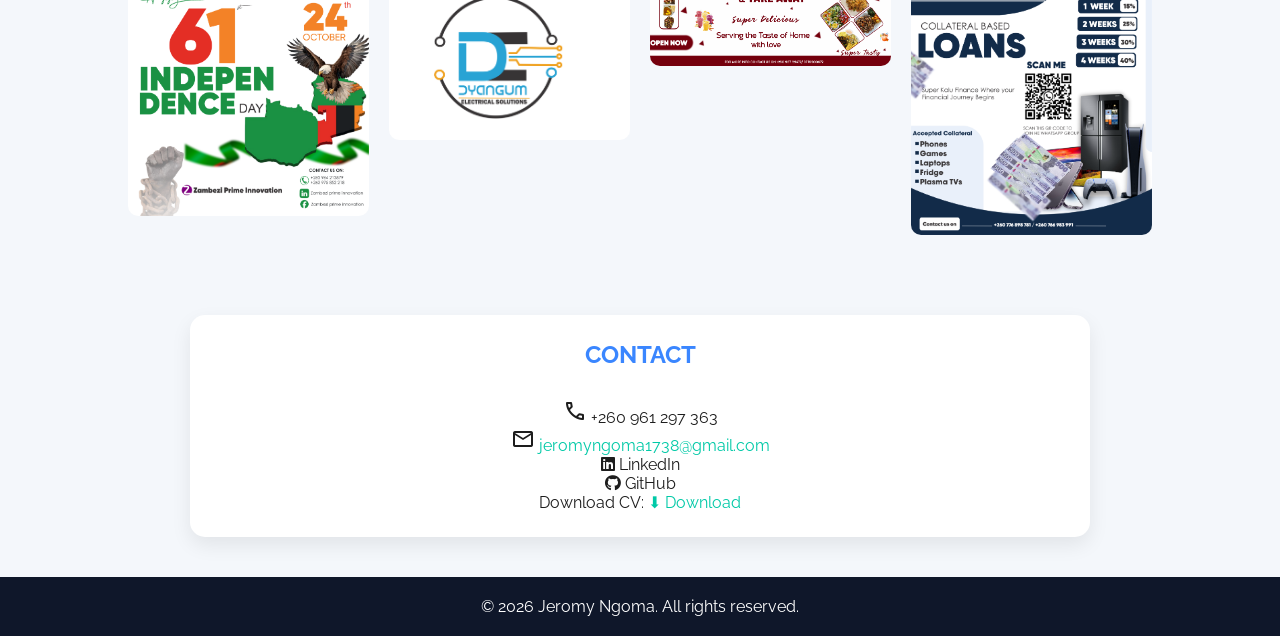
==== commit 9e7a8451: "readme updated" ====
--- a/index.html
+++ b/index.html
@@ -1,3 +1,4 @@
+<!--JEROMY NGOMA 23137525  ASSIGNMENT = PERSONAL PROFILE -->>
 <!DOCTYPE html>
 <html lang="en">
 <head>
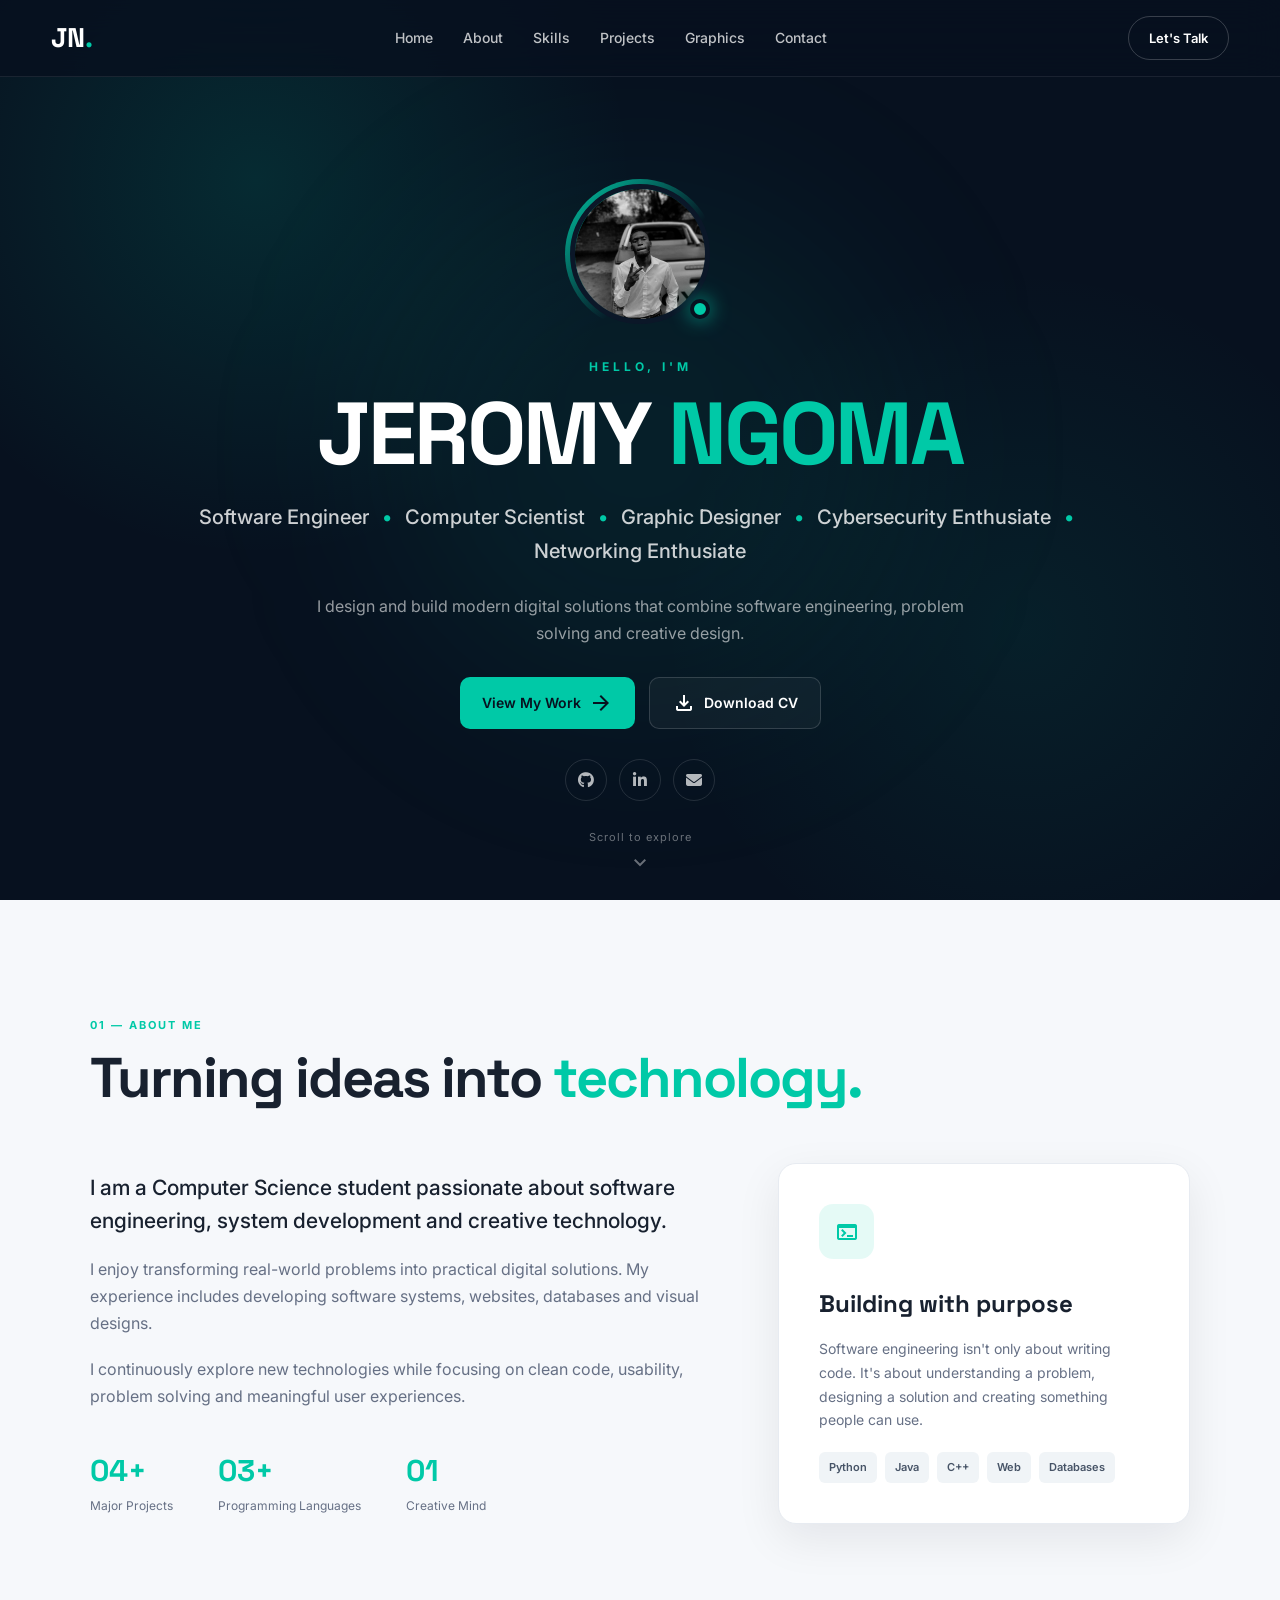
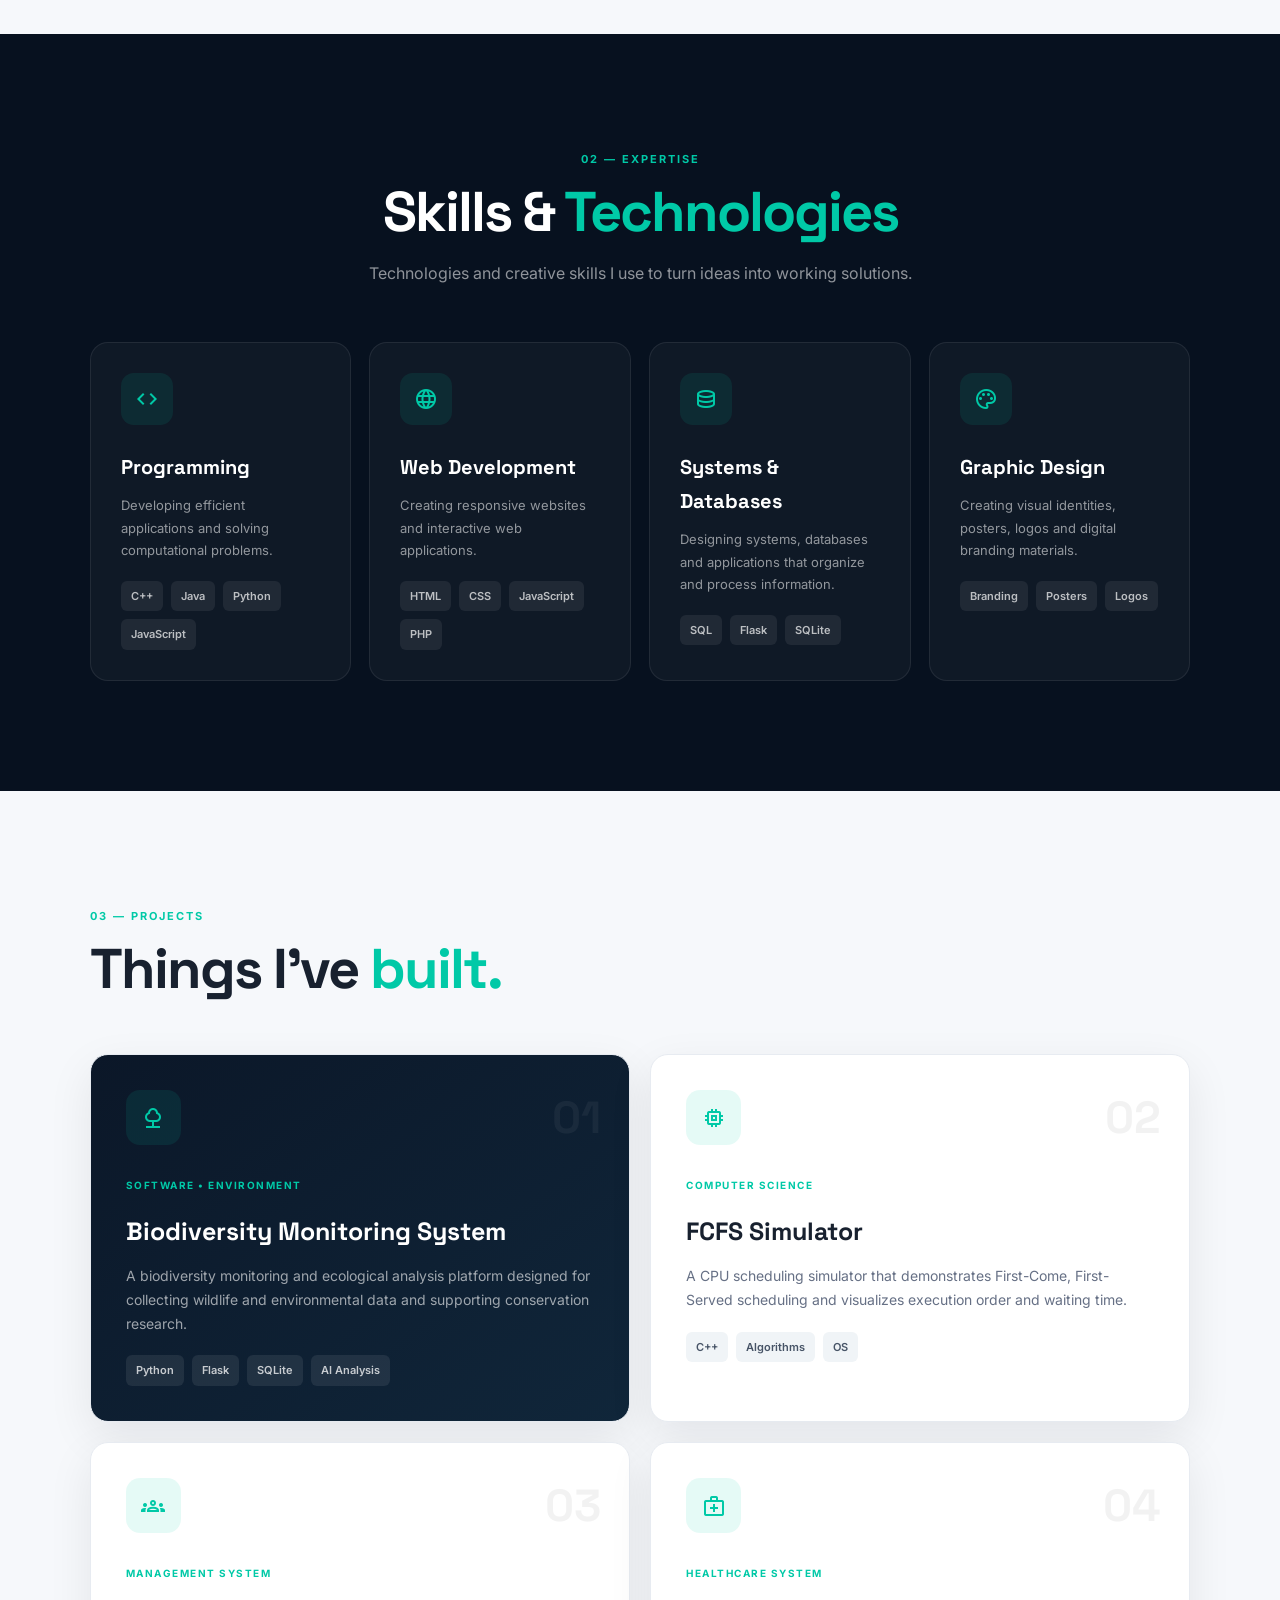
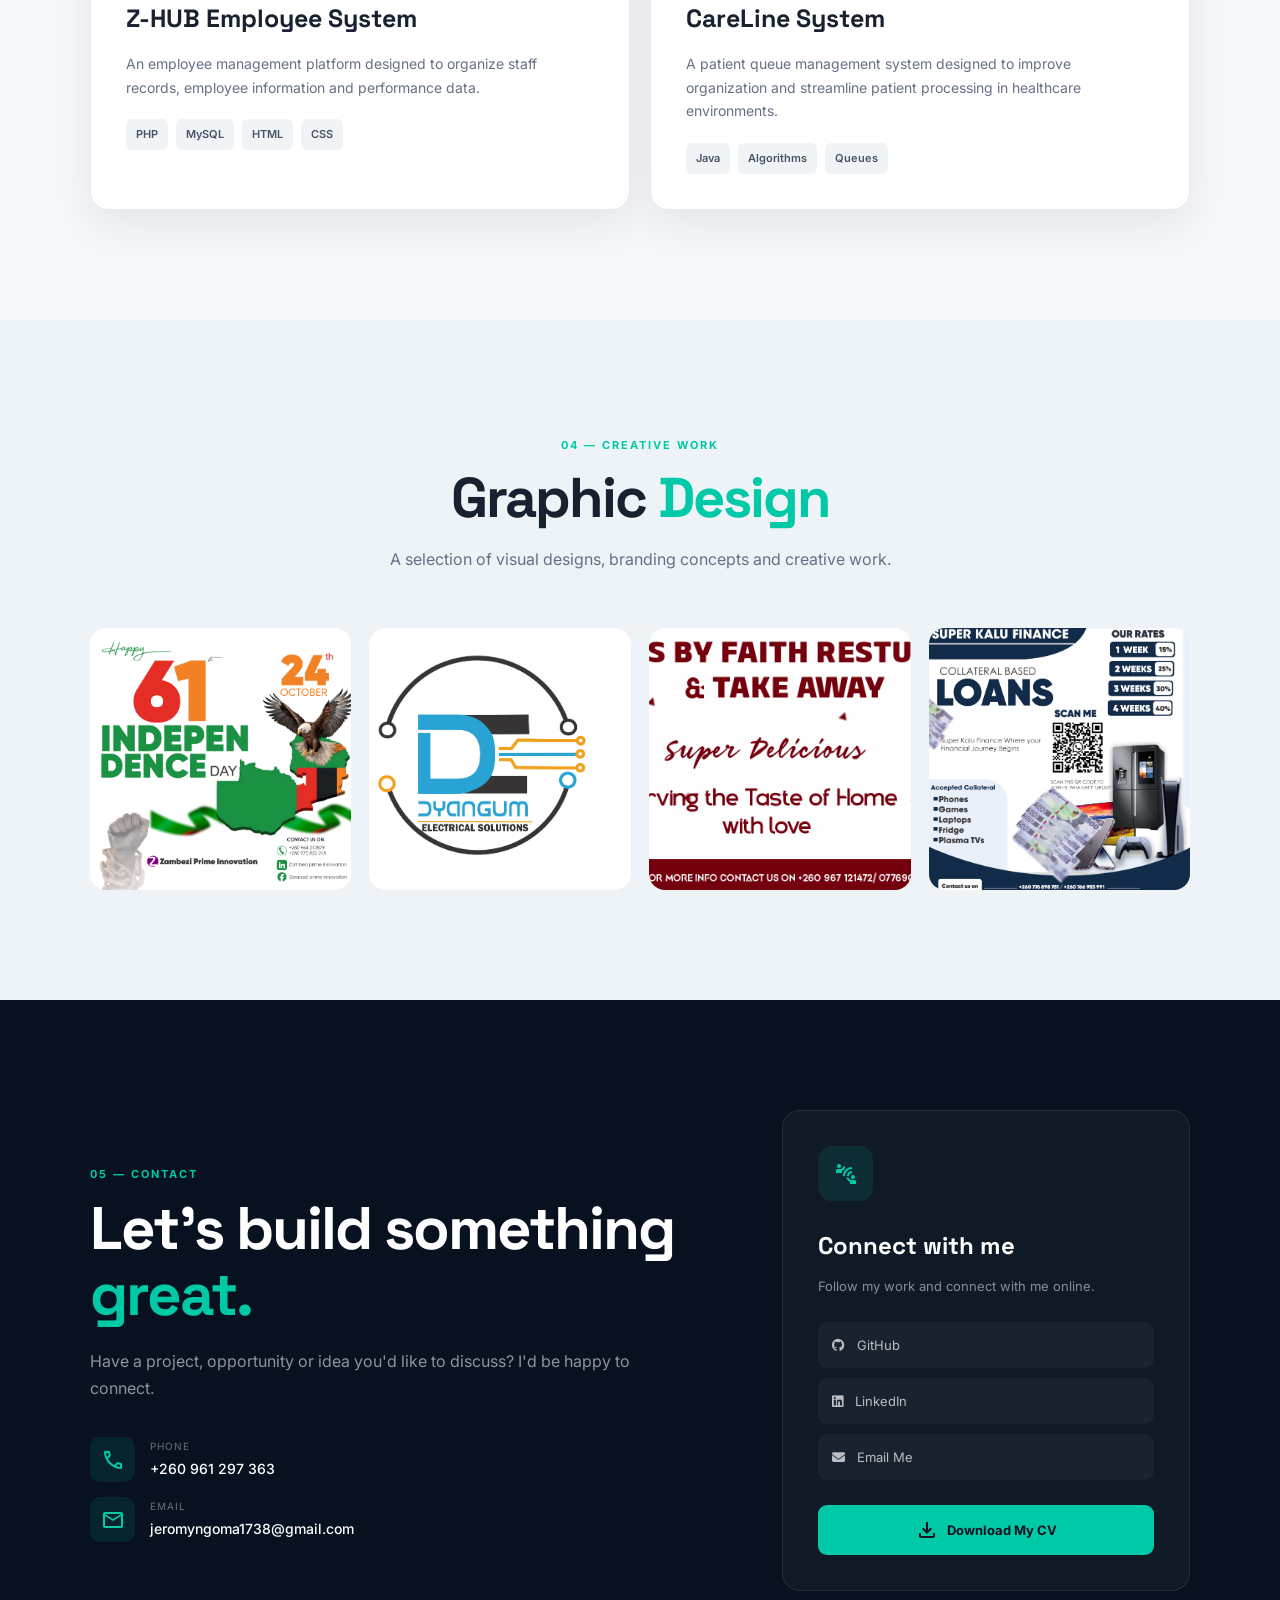
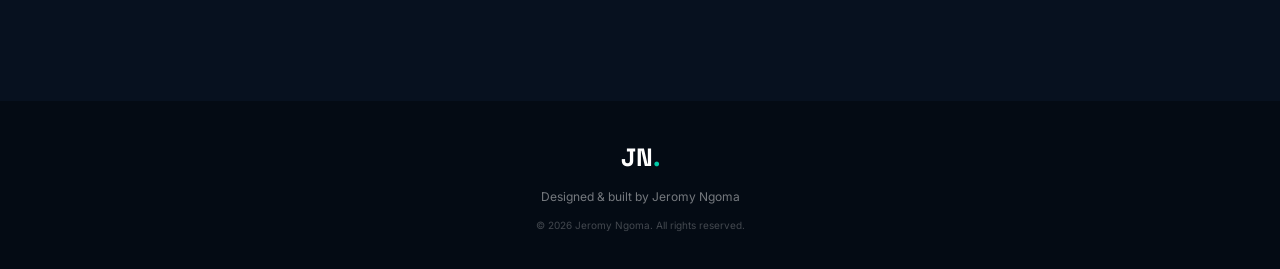
==== commit 0a3a9866: "version 1 of the person profile" ====
--- a/index.html
+++ b/index.html
@@ -1,142 +1,720 @@
-<!--JEROMY NGOMA 23137525  ASSIGNMENT = PERSONAL PROFILE -->>
 <!DOCTYPE html>
+
 <html lang="en">
+
 <head>
     <meta charset="UTF-8">
     <meta name="viewport" content="width=device-width, initial-scale=1.0">
-    <title>Jeromy Ngoma | Portfolio</title>
-
-    <link href="https://fonts.googleapis.com/css2?family=Roboto:wght@400;700&family=Raleway:wght@400;600&display=swap" rel="stylesheet">
+    <title>Jeromy Ngoma | Software Engineer Portfolio</title>
+
+    <!-- Google Fonts -->
+    <link rel="preconnect" href="https://fonts.googleapis.com">
+    <link rel="preconnect" href="https://fonts.gstatic.com" crossorigin>
+
+    <link href="https://fonts.googleapis.com/css2?family=Inter:wght@400;500;600;700;800&family=Space+Grotesk:wght@500;600;700&display=swap" rel="stylesheet">
+
+    <!-- Material Symbols -->
+    <link href="https://fonts.googleapis.com/css2?family=Material+Symbols+Outlined" rel="stylesheet">
+
+    <!-- Font Awesome -->
+    <link rel="stylesheet" href="https://cdnjs.cloudflare.com/ajax/libs/font-awesome/6.5.0/css/all.min.css">
+
+    <!-- CSS -->
     <link rel="stylesheet" href="style.css">
-    <link href="https://fonts.googleapis.com/css2?family=Material+Symbols+Outlined" rel="stylesheet">
-    <link rel="stylesheet" href="https://cdnjs.cloudflare.com/ajax/libs/font-awesome/6.5.0/css/all.min.css">
+
+
 </head>
 
 <body>
 
-<!-- HERO -->
-<header class="top">
-    <img src="IMG/Untitled-1.png" alt="profile picture">
-
-    <h1>JEROMY NGOMA</h1>
-    <p class="titles">Software Engineer | Computer Scientist | Graphic Designer</p>
-
-    <nav class="navbar">
+<!-- =========================
+     NAVIGATION
+========================== -->
+
+<header class="header">
+<nav class="navbar">
+
+    <a href="#home" class="logo">
+        JN<span>.</span>
+    </a>
+
+    <div class="nav-links">
+        <a href="#home">Home</a>
         <a href="#about">About</a>
         <a href="#skills">Skills</a>
         <a href="#projects">Projects</a>
         <a href="#graphics">Graphics</a>
         <a href="#contact">Contact</a>
-    </nav>
+    </div>
+
+    <a href="#contact" class="nav-button">
+        Let's Talk
+    </a>
+
+</nav>
+
+
 </header>
 
 <main>
 
-<!-- ABOUT -->
-<section id="about" class="card">
-    <h2>About Me</h2>
+<!-- =========================
+     HERO
+========================== -->
+
+<section id="home" class="hero">
+
+<div class="hero-background"></div>
+<div class="hero-content">
+
+    <div class="profile-wrapper">
+        <div class="profile-ring">
+            <img src="IMG/Untitled-1.png"
+                 alt="Jeromy Ngoma profile picture">
+        </div>
+
+        <span class="status-dot"></span>
+
+    </div>
+
+    <p class="hero-intro">
+        HELLO, I'M
+    </p>
+
+    <h1> JEROMY <span>NGOMA</span></h1>
+
+    <h2>
+        Software Engineer <span>•</span>
+        Computer Scientist <span>•</span>
+        Graphic Designer <span>•</span>
+        Cybersecurity Enthusiate <span>•</span>
+        Networking Enthusiate
+    </h2>
+
+    <p class="hero-description">
+        I design and build modern digital solutions that combine
+        software engineering, problem solving and creative design.
+    </p>
+
+    <div class="hero-buttons">
+
+        <a href="#projects" class="primary-button">
+            View My Work
+            <span class="material-symbols-outlined">
+                arrow_forward
+            </span>
+        </a>
+
+        <a href="Jeromy's Cv.pdf" class="secondary-button"
+           download>
+            <span class="material-symbols-outlined"> download</span>
+            Download CV
+        </a>
+
+    </div>
+
+    <div class="social-links">
+
+        <a href="#" aria-label="GitHub">
+            <i class="fa-brands fa-github"></i>
+        </a>
+
+        <a href="#" aria-label="LinkedIn">
+            <i class="fa-brands fa-linkedin-in"></i>
+        </a>
+
+        <a href="mailto:jeromyngoma1738@gmail.com"
+           aria-label="Email">
+            <i class="fa-solid fa-envelope"></i>
+        </a>
+
+    </div>
+
+</div>
+
+<a href="#about" class="scroll-down">
+    <span>Scroll to explore</span>
+    <span class="material-symbols-outlined">
+        keyboard_arrow_down
+    </span>
+</a>
+
+
+</section>
+
+<!-- =========================
+     ABOUT
+========================== -->
+
+<section id="about" class="section">
+
+<div class="section-heading">
+
+    <span class="section-label">
+        01 — ABOUT ME
+    </span>
+
+    <h2>
+        Turning ideas into
+        <span>technology.</span>
+    </h2>
+
+</div>
+
+<div class="about-container">
+
+    <div class="about-text">
+
+        <p class="large-text">
+            I am a Computer Science student passionate about
+            software engineering, system development and
+            creative technology.
+        </p>
+
+        <p>
+            I enjoy transforming real-world problems into
+            practical digital solutions. My experience includes
+            developing software systems, websites, databases
+            and visual designs.
+        </p>
+
+        <p>
+            I continuously explore new technologies while
+            focusing on clean code, usability, problem solving
+            and meaningful user experiences.
+        </p>
+
+        <div class="about-stats">
+
+            <div class="stat">
+                <strong>04+</strong>
+                <span>Major Projects</span>
+            </div>
+
+            <div class="stat">
+                <strong>03+</strong>
+                <span>Programming Languages</span>
+            </div>
+
+            <div class="stat">
+                <strong>01</strong>
+                <span>Creative Mind</span>
+            </div>
+
+        </div>
+
+    </div>
+
+    <div class="about-card">
+
+        <div class="about-card-icon">
+            <span class="material-symbols-outlined">
+                terminal
+            </span>
+        </div>
+
+        <h3>
+            Building with purpose
+        </h3>
+
+        <p>
+            Software engineering isn't only about writing code.
+            It's about understanding a problem, designing a
+            solution and creating something people can use.
+        </p>
+
+        <div class="tech-tags">
+            <span>Python</span>
+            <span>Java</span>
+            <span>C++</span>
+            <span>Web</span>
+            <span>Databases</span>
+        </div>
+
+    </div>
+
+</div>
+
+</section>
+
+<!-- =========================
+     SKILLS
+========================== -->
+
+<section id="skills" class="section dark-section">
+<div class="section-heading center">
+    <span class="section-label">02 — EXPERTISE </span>
+
+    <h2>
+        Skills & <span>Technologies</span>
+    </h2>
+
     <p>
-        I turn ideas into impactful technology. I design systems, build websites,
-        and write code in Java, C++, Python, and web tools to solve real-world problems
-        efficiently and elegantly. I thrive on clean code and innovation.
+        Technologies and creative skills I use to turn ideas
+        into working solutions.
     </p>
+
+</div>
+
+<div class="skills-grid">
+
+    <div class="skill-card">
+
+        <div class="skill-icon">
+            <span class="material-symbols-outlined">code</span>
+        </div>
+
+        <h3>Programming </h3>
+
+        <p>
+            Developing efficient applications and solving
+            computational problems.
+        </p>
+
+        <div class="skill-tags">
+            <span>C++</span>
+            <span>Java</span>
+            <span>Python</span>
+            <span>JavaScript</span>
+
+        </div>
+
+    </div>
+
+
+    <div class="skill-card">
+
+        <div class="skill-icon">
+            <span class="material-symbols-outlined">
+                language
+            </span>
+        </div>
+
+        <h3>
+            Web Development
+        </h3>
+
+        <p>
+            Creating responsive websites and interactive
+            web applications.
+        </p>
+
+        <div class="skill-tags">
+            <span>HTML</span>
+            <span>CSS</span>
+            <span>JavaScript</span>
+            <span>PHP</span>
+        </div>
+
+    </div>
+
+
+    <div class="skill-card">
+
+        <div class="skill-icon">
+            <span class="material-symbols-outlined">
+                database
+            </span>
+        </div>
+
+        <h3>
+            Systems & Databases
+        </h3>
+
+        <p>
+            Designing systems, databases and applications
+            that organize and process information.
+        </p>
+
+        <div class="skill-tags">
+            <span>SQL</span>
+            <span>Flask</span>
+            <span>SQLite</span>
+        </div>
+
+    </div>
+
+
+    <div class="skill-card">
+
+        <div class="skill-icon">
+            <span class="material-symbols-outlined">
+                palette
+            </span>
+        </div>
+
+        <h3>
+            Graphic Design
+        </h3>
+
+        <p>
+            Creating visual identities, posters, logos and
+            digital branding materials.
+        </p>
+
+        <div class="skill-tags">
+            <span>Branding</span>
+            <span>Posters</span>
+            <span>Logos</span>
+        </div>
+
+    </div>
+
+</div>
+
+
 </section>
 
-<!-- SKILLS -->
-<section id="skills" class="section">
-    <h2>SKILLS</h2>
-
-    <div class="grid">
-
-        <div class="card small">
-            <span class="material-symbols-outlined">code</span>
-            <h3>Programming</h3>
-            <p>C++ • Java • Python</p>
-        </div>
-
-        <div class="card small">
-            <span class="material-symbols-outlined">language</span>
-            <h3>Web Development</h3>
-            <p>HTML • CSS • JavaScript • PHP</p>
-        </div>
-
-        <div class="card small">
-            <span class="material-symbols-outlined">palette</span>
-            <h3>Graphic Design</h3>
-            <p>Posters • Logos • Branding</p>
-        </div>
-
-    </div>
+<!-- =========================
+     PROJECTS
+========================== -->
+
+<section id="projects" class="section">
+<div class="section-heading">
+
+    <span class="section-label">
+        03 — PROJECTS
+    </span>
+
+    <h2>Things I've <span>built.</span></h2>
+
+</div>
+
+
+<div class="projects-grid">
+
+    <article class="project-card featured">
+
+        <div class="project-number">
+            01
+        </div>
+
+        <div class="project-icon">
+            <span class="material-symbols-outlined">
+                nature
+            </span>
+        </div>
+
+        <span class="project-category">
+            SOFTWARE • ENVIRONMENT
+        </span>
+
+        <h3>
+            Biodiversity Monitoring System
+        </h3>
+
+        <p>
+            A biodiversity monitoring and ecological analysis
+            platform designed for collecting wildlife and
+            environmental data and supporting conservation
+            research.
+        </p>
+
+        <div class="project-tech">
+            <span>Python</span>
+            <span>Flask</span>
+            <span>SQLite</span>
+            <span>AI Analysis</span>
+        </div>
+
+    </article>
+
+
+    <article class="project-card">
+
+        <div class="project-number">
+            02
+        </div>
+
+        <div class="project-icon">
+            <span class="material-symbols-outlined">
+                memory
+            </span>
+        </div>
+
+        <span class="project-category">
+            COMPUTER SCIENCE
+        </span>
+
+        <h3>
+            FCFS Simulator
+        </h3>
+
+        <p>
+            A CPU scheduling simulator that demonstrates
+            First-Come, First-Served scheduling and visualizes
+            execution order and waiting time.
+        </p>
+
+        <div class="project-tech">
+            <span>C++</span>
+            <span>Algorithms</span>
+            <span>OS</span>
+        </div>
+
+    </article>
+
+
+    <article class="project-card">
+
+        <div class="project-number"> 03 </div>
+
+        <div class="project-icon">
+            <span class="material-symbols-outlined">groups</span>
+        </div>
+
+        <span class="project-category">MANAGEMENT SYSTEM </span>
+
+        <h3> Z-HUB Employee System</h3>
+
+        <p>
+            An employee management platform designed to
+            organize staff records, employee information and
+            performance data.
+        </p>
+
+        <div class="project-tech">
+            <span>PHP</span>
+            <span>MySQL</span>
+            <span>HTML</span>
+            <span>CSS</span>
+        </div>
+
+    </article>
+
+
+    <article class="project-card">
+
+        <div class="project-number">
+            04
+        </div>
+
+        <div class="project-icon">
+            <span class="material-symbols-outlined">
+                medical_services
+            </span>
+        </div>
+
+        <span class="project-category">
+            HEALTHCARE SYSTEM
+        </span>
+
+        <h3>
+            CareLine System
+        </h3>
+
+        <p>
+            A patient queue management system designed to
+            improve organization and streamline patient
+            processing in healthcare environments.
+        </p>
+
+        <div class="project-tech">
+            <span>Java</span>
+            <span>Algorithms</span>
+            <span>Queues</span>
+        </div>
+
+    </article>
+
+</div>
+
+
 </section>
 
-<!-- PROJECTS -->
-<section id="projects" class="section">
-    <h2>PROJECTS</h2>
-
-    <div class="grid">
-
-        <div class="card">
-            <h3>Biodiversity Monitoring System</h3>
-            <p>Ecological data analysis and wildlife tracking system for conservation research.</p>
-        </div>
-
-        <div class="card">
-            <h3>FCFS Simulator</h3>
-            <p>CPU scheduling simulator that visualizes waiting time and execution order.</p>
-        </div>
-
-        <div class="card">
-            <h3>Z-HUB Employee System</h3>
-            <p>Employee tracking system for managing staff records and performance.</p>
-        </div>
-
-        <div class="card">
-            <h3>CareLine System</h3>
-            <p>Patient queue management system for clinics and hospitals.</p>
-        </div>
-
-    </div>
+<!-- =========================
+     GRAPHICS
+========================== -->
+
+<section id="graphics" class="section gallery-section">
+
+<div class="section-heading center">
+
+    <span class="section-label">
+        04 — CREATIVE WORK
+    </span>
+
+    <h2>
+        Graphic <span>Design</span>
+    </h2>
+
+    <p>
+        A selection of visual designs, branding concepts
+        and creative work.
+    </p>
+
+</div>
+
+
+<div class="graphics-grid">
+
+    <div class="graphic-item">
+        <img src="Graphics/INDEPENDENCE POSTER-1.png"
+             alt="Independence poster design">
+
+        <div class="graphic-overlay">
+            <span>Poster Design</span>
+        </div>
+    </div>
+
+
+    <div class="graphic-item">
+        <img src="Graphics/LOGO 1-1.png"
+             alt="Logo design">
+
+        <div class="graphic-overlay">
+            <span>Logo Design</span>
+        </div>
+    </div>
+
+
+    <div class="graphic-item">
+        <img src="Graphics/SAMPO 2.png" alt="Sampo graphic design">
+
+        <div class="graphic-overlay">
+            <span>Brand Design</span>
+        </div>
+    </div>
+
+
+    <div class="graphic-item">
+        <img src="Graphics/super kalu finance.png"
+             alt="Super Kalu Finance design">
+
+        <div class="graphic-overlay">
+            <span>Business Design</span>
+        </div>
+    </div>
+
+</div>
+
 </section>
 
-<!-- GRAPHICS -->
-<section id="graphics" class="section">
-    <h2>GRAPHICS</h2>
-
-    <div class="grid">
-
-        <img src="Graphics/INDEPENDENCE POSTER-1.png">
-        <img src="Graphics/LOGO 1-1.png">
-        <img src="Graphics/SAMPO 2.png">
-        <img src="Graphics/super kalu finance.png">
-
-    </div>
+<!-- =========================
+     CONTACT
+========================== -->
+
+<section id="contact" class="contact-section">
+<div class="contact-container">
+
+    <div class="contact-content">
+
+        <span class="section-label">
+            05 — CONTACT
+        </span>
+
+        <h2>
+            Let's build something
+            <span>great.</span>
+        </h2>
+
+        <p>
+            Have a project, opportunity or idea you'd like
+            to discuss? I'd be happy to connect.
+        </p>
+
+        <div class="contact-details">
+
+            <a href="tel:+260961297363">
+
+                <span class="contact-icon">
+                    <span class="material-symbols-outlined">
+                        call
+                    </span>
+                </span>
+
+                <div>
+                    <small>Phone</small>
+                    <strong>+260 961 297 363</strong>
+                </div>
+
+            </a>
+
+
+            <a href="mailto:jeromyngoma1738@gmail.com">
+
+                <span class="contact-icon">
+                    <span class="material-symbols-outlined">
+                        mail
+                    </span>
+                </span>
+
+                <div>
+                    <small>Email</small>
+                    <strong>
+                        jeromyngoma1738@gmail.com
+                    </strong>
+                </div>
+
+            </a>
+
+        </div>
+
+    </div>
+
+
+    <div class="contact-card">
+
+        <div class="contact-card-icon">
+            <span class="material-symbols-outlined">
+                connect_without_contact
+            </span>
+        </div>
+
+        <h3>
+            Connect with me
+        </h3>
+
+        <p>
+            Follow my work and connect with me online.
+        </p>
+
+        <div class="contact-socials">
+
+            <a href="https://github.com/jeromyngoma1738" aria-label="GitHub">
+                <i class="fa-brands fa-github"></i>
+                <span>GitHub</span>
+            </a>
+
+            <a href="www.linkedin.com/in/jeromy-ngoma-564433287" aria-label="LinkedIn">
+                <i class="fa-brands fa-linkedin"></i>
+                <span>LinkedIn</span>
+            </a>
+
+            <a href="mailto:jeromyngoma1738@gmail.com">
+                <i class="fa-solid fa-envelope"></i>
+                <span>Email Me</span>
+            </a>
+
+        </div>
+
+        <a href="Jeromy's Cv.pdf" download class="cv-button">
+            <span class="material-symbols-outlined">download </span> Download My CV
+        </a>
+
+    </div>
+
+</div>
+
 </section>
 
-<!-- CONTACT -->
-<section id="contact" class="card">
-    <h2>CONTACT</h2>
-
-    <p><span class="material-symbols-outlined">call</span> +260 961 297 363</p>
-
-    <p>
-        <span class="material-symbols-outlined">mail</span>
-        <a href="mailto:jeromyngoma1738@gmail.com">jeromyngoma1738@gmail.com</a>
-    </p>
-
-    <p><i class="fa-brands fa-linkedin"></i> LinkedIn</p>
-    <p><i class="fa-brands fa-github"></i> GitHub</p>
-
-    <p>
-        Download CV:
-        <a href="JEROMY CV.pdf" download>⬇ Download</a>
-    </p>
-</section>
-
 </main>
 
+<!-- FOOTER -->
+
 <footer>
-    <p>© 2026 Jeromy Ngoma. All rights reserved.</p>
+<div class="footer-logo">JN<span>.</span></div>
+
+<p>
+    Designed & built by Jeromy Ngoma
+</p>
+
+<p class="copyright">
+    © 2026 Jeromy Ngoma. All rights reserved.
+</p>
+
+
 </footer>
 
 </body>
-</html>+</html>
--- a/style.css
+++ b/style.css
@@ -1,110 +1,1498 @@
+/* =========================================================
+JEROMY NGOMA — PERSONAL PORTFOLIO
+MODERN UI STYLESHEET
+========================================================= */
+
+/* =========================================================
+VARIABLES
+========================================================= */
+
+:root {
+
+--primary: #00c9a7;
+--primary-dark: #00a88d;
+--primary-light: #7ff3df;
+
+--dark: #07111f;
+--dark-2: #0b1728;
+--dark-3: #101f33;
+
+--white: #ffffff;
+--text: #18212f;
+--muted: #667085;
+
+--background: #f6f8fb;
+--surface: #ffffff;
+
+--border: #e7ebf1;
+
+--shadow:
+    0 15px 45px rgba(7, 17, 31, 0.08);
+
+--radius: 18px;
+
+}
+
+/* =========================================================
+RESET
+========================================================= */
+
 * {
-    margin: 0;
-    padding: 0;
-    box-sizing: border-box;
+  margin: 0;
+  padding: 0;
+  box-sizing: border-box;
+  }
+
+html {
+scroll-behavior: smooth;
 }
 
 body {
-    font-family: 'Raleway', sans-serif;
-    background: #f4f7fb;
-    color: #1d1d1d;
-    scroll-behavior: smooth;
-}
-
-
-.top {
-    text-align: center;
-    padding: 80px 20px;
-    background: linear-gradient(135deg, #1d2634, #0f172a);
-    color: white;
-}
-
-.top img {
-    width: 140px;
-    border-radius: 6px;
-    margin-bottom: 20px;
-}
-
-.top h1 {
-    font-size: 48px;
-}
-
-.title {
-    margin-top: 10px;
-    font-size: 18px;
-    opacity: 0.8;
+font-family: 'Inter', sans-serif;
+background: var(--background);
+color: var(--text);
+line-height: 1.7;
+}
+
+a {
+text-decoration: none;
+color: inherit;
+}
+
+img {
+display: block;
+max-width: 100%;
+}
+
+button,
+a {
+-webkit-tap-highlight-color: transparent;
+}
+
+/* =========================================================
+HEADER
+========================================================= */
+
+.header {
+position: fixed;
+top: 0;
+left: 0;
+width: 100%;
+z-index: 1000;
+
+background: rgba(7, 17, 31, 0.82);
+
+backdrop-filter: blur(18px);
+-webkit-backdrop-filter: blur(18px);
+
+border-bottom: 1px solid rgba(255,255,255,0.08);
+
 }
 
 .navbar {
-    margin-top: 30px;
-}
-
-.navbar a {
-    display: inline-block;
-    margin: 10px;
-    padding: 10px 18px;
-    background: white;
-    color: #18325c;
-    border-radius: 8px;
-    text-decoration: none;
-    font-weight: 600;
-    transition: 0.3s;
-}
-
-.navbar a:hover {
-    background: #00C9A7;
-    color: white;
-}
-
+width: min(1180px, 92%);
+margin: auto;
+
+height: 76px;
+
+display: flex;
+align-items: center;
+justify-content: space-between;
+
+}
+
+.logo {
+font-family: 'Space Grotesk', sans-serif;
+
+font-size: 27px;
+font-weight: 700;
+
+color: white;
+
+}
+
+.logo span,
+.footer-logo span {
+color: var(--primary);
+}
+
+.nav-links {
+display: flex;
+align-items: center;
+gap: 30px;
+}
+
+.nav-links a {
+position: relative;
+
+color: rgba(255,255,255,0.75);
+
+font-size: 14px;
+font-weight: 500;
+
+transition: 0.3s ease;
+
+}
+
+.nav-links a::after {
+content: "";
+
+position: absolute;
+
+left: 0;
+bottom: -7px;
+
+width: 0;
+height: 2px;
+
+background: var(--primary);
+
+transition: 0.3s ease;
+
+}
+
+.nav-links a:hover {
+color: white;
+}
+
+.nav-links a:hover::after {
+width: 100%;
+}
+
+.nav-button {
+padding: 10px 20px;
+
+border: 1px solid rgba(255,255,255,0.2);
+border-radius: 30px;
+
+color: white;
+
+font-size: 13px;
+font-weight: 600;
+
+transition: 0.3s ease;
+
+}
+
+.nav-button:hover {
+background: var(--primary);
+border-color: var(--primary);
+color: var(--dark);
+}
+
+/* =========================================================
+HERO
+========================================================= */
+
+.hero {
+min-height: 100vh;
+
+position: relative;
+
+display: flex;
+align-items: center;
+justify-content: center;
+
+overflow: hidden;
+
+background:
+    radial-gradient(
+        circle at 20% 20%,
+        rgba(0,201,167,0.14),
+        transparent 30%
+    ),
+    radial-gradient(
+        circle at 80% 70%,
+        rgba(0,201,167,0.08),
+        transparent 30%
+    ),
+    var(--dark);
+
+}
+
+.hero-background {
+position: absolute;
+
+width: 500px;
+height: 500px;
+
+border-radius: 50%;
+
+background: rgba(0,201,167,0.08);
+
+filter: blur(100px);
+
+}
+
+.hero-content {
+position: relative;
+z-index: 2;
+
+width: min(900px, 92%);
+
+text-align: center;
+
+padding-top: 80px;
+
+}
+
+/* =========================================================
+PROFILE IMAGE
+========================================================= */
+
+.profile-wrapper {
+position: relative;
+
+width: 150px;
+height: 150px;
+
+margin: 0 auto 28px;
+
+}
+
+.profile-ring {
+width: 150px;
+height: 150px;
+
+padding: 5px;
+
+border-radius: 50%;
+
+background:
+    linear-gradient(
+        135deg,
+        var(--primary),
+        transparent 60%
+    );
+
+}
+
+.profile-ring img {
+width: 100%;
+height: 100%;
+
+object-fit: cover;
+
+border-radius: 50%;
+
+border: 5px solid var(--dark-2);
+
+}
+
+.status-dot {
+position: absolute;
+
+right: 5px;
+bottom: 10px;
+
+width: 20px;
+height: 20px;
+
+border-radius: 50%;
+
+background: var(--primary);
+
+border: 4px solid var(--dark);
+
+box-shadow: 0 0 20px rgba(0,201,167,0.8);
+
+}
+
+/* =========================================================
+HERO TYPOGRAPHY
+========================================================= */
+
+.hero-intro {
+color: var(--primary);
+
+font-size: 12px;
+font-weight: 700;
+
+letter-spacing: 4px;
+
+margin-bottom: 12px;
+
+}
+
+.hero h1 {
+font-family: 'Space Grotesk', sans-serif;
+
+font-size: clamp(48px, 8vw, 88px);
+
+line-height: 1;
+
+color: white;
+
+letter-spacing: -3px;
+
+margin-bottom: 22px;
+
+}
+
+.hero h1 span {
+color: var(--primary);
+}
+
+.hero h2 {
+color: rgba(255,255,255,0.8);
+
+font-size: clamp(16px, 2vw, 20px);
+
+font-weight: 500;
+
+}
+
+.hero h2 span {
+color: var(--primary);
+margin: 0 8px;
+}
+
+.hero-description {
+max-width: 650px;
+
+margin: 25px auto;
+
+color: rgba(255,255,255,0.58);
+
+font-size: 16px;
+
+}
+
+/* =========================================================
+HERO BUTTONS
+========================================================= */
+
+.hero-buttons {
+display: flex;
+
+justify-content: center;
+
+gap: 14px;
+
+margin-top: 30px;
+
+}
+
+.primary-button,
+.secondary-button {
+
+display: inline-flex;
+
+align-items: center;
+justify-content: center;
+
+gap: 8px;
+
+padding: 13px 22px;
+
+border-radius: 10px;
+
+font-size: 14px;
+
+font-weight: 600;
+
+transition: 0.3s ease;
+
+}
+
+.primary-button {
+background: var(--primary);
+color: var(--dark);
+}
+
+.primary-button:hover {
+transform: translateY(-3px);
+
+box-shadow:
+    0 10px 30px rgba(0,201,167,0.25);
+
+}
+
+.secondary-button {
+color: white;
+
+border: 1px solid rgba(255,255,255,0.15);
+
+background: rgba(255,255,255,0.04);
+
+}
+
+.secondary-button:hover {
+background: rgba(255,255,255,0.1);
+
+transform: translateY(-3px);
+
+}
+
+/* =========================================================
+SOCIAL LINKS
+========================================================= */
+
+.social-links {
+
+display: flex;
+
+justify-content: center;
+
+gap: 12px;
+
+margin-top: 30px;
+
+}
+
+.social-links a {
+
+width: 42px;
+height: 42px;
+
+display: flex;
+
+align-items: center;
+justify-content: center;
+
+border-radius: 50%;
+
+border: 1px solid rgba(255,255,255,0.12);
+
+color: rgba(255,255,255,0.7);
+
+transition: 0.3s ease;
+
+}
+
+.social-links a:hover {
+
+background: var(--primary);
+
+color: var(--dark);
+
+border-color: var(--primary);
+
+transform: translateY(-4px);
+
+}
+
+/* =========================================================
+SCROLL
+========================================================= */
+
+.scroll-down {
+
+position: absolute;
+
+bottom: 25px;
+left: 50%;
+
+transform: translateX(-50%);
+
+display: flex;
+
+flex-direction: column;
+
+align-items: center;
+
+gap: 4px;
+
+color: rgba(255,255,255,0.4);
+
+font-size: 11px;
+
+letter-spacing: 1px;
+
+}
+
+/* =========================================================
+GENERAL SECTION
+========================================================= */
 
 .section {
-    padding: 60px 10%;
-}
-
-h2 {
-    text-align: center;
-    margin-bottom: 30px;
-    color: #3A86FF;
-}
-
-
-.card {
-    background: white;
-    padding: 25px;
-    border-radius: 15px;
-    box-shadow: 0 8px 20px rgba(0,0,0,0.08);
-    margin: 20px auto;
-    max-width: 900px;
-    text-align: center;
-}
-
-.card.small {
+
+padding: 110px 7%;
+
+}
+
+.section-heading {
+
+max-width: 900px;
+
+margin-bottom: 55px;
+
+}
+
+.section-heading.center {
+
+text-align: center;
+
+margin-left: auto;
+margin-right: auto;
+
+}
+
+.section-label {
+
+display: inline-block;
+
+color: var(--primary);
+
+font-size: 11px;
+
+font-weight: 700;
+
+letter-spacing: 2px;
+
+margin-bottom: 12px;
+
+}
+
+.section-heading h2 {
+
+font-family: 'Space Grotesk', sans-serif;
+
+font-size: clamp(34px, 5vw, 56px);
+
+line-height: 1.1;
+
+color: var(--text);
+
+letter-spacing: -2px;
+
+}
+
+.section-heading h2 span {
+color: var(--primary);
+}
+
+.section-heading p {
+
+max-width: 600px;
+
+margin: 18px auto 0;
+
+color: var(--muted);
+
+}
+
+/* =========================================================
+ABOUT
+========================================================= */
+
+.about-container {
+
+width: min(1150px, 100%);
+
+margin: auto;
+
+display: grid;
+
+grid-template-columns: 1.2fr 0.8fr;
+
+gap: 70px;
+
+align-items: center;
+
+}
+
+.about-text p {
+
+color: var(--muted);
+
+margin-bottom: 18px;
+
+}
+
+.about-text .large-text {
+
+color: var(--text);
+
+font-size: 21px;
+
+line-height: 1.6;
+
+font-weight: 500;
+
+}
+
+.about-stats {
+
+display: flex;
+
+gap: 45px;
+
+margin-top: 35px;
+
+}
+
+.stat {
+
+display: flex;
+
+flex-direction: column;
+
+}
+
+.stat strong {
+
+font-family: 'Space Grotesk', sans-serif;
+
+font-size: 30px;
+
+color: var(--primary);
+
+}
+
+.stat span {
+
+color: var(--muted);
+
+font-size: 12px;
+
+}
+
+.about-card {
+
+padding: 40px;
+
+border-radius: var(--radius);
+
+background: var(--surface);
+
+border: 1px solid var(--border);
+
+box-shadow: var(--shadow);
+
+}
+
+.about-card-icon,
+.contact-card-icon {
+
+width: 55px;
+height: 55px;
+
+display: flex;
+
+align-items: center;
+justify-content: center;
+
+border-radius: 14px;
+
+background: rgba(0,201,167,0.1);
+
+color: var(--primary);
+
+margin-bottom: 25px;
+
+}
+
+.about-card h3 {
+
+font-family: 'Space Grotesk', sans-serif;
+
+font-size: 24px;
+
+margin-bottom: 12px;
+
+}
+
+.about-card p {
+
+color: var(--muted);
+
+font-size: 14px;
+
+}
+
+.tech-tags,
+.skill-tags,
+.project-tech {
+
+display: flex;
+
+flex-wrap: wrap;
+
+gap: 8px;
+
+margin-top: 20px;
+
+}
+
+.tech-tags span,
+.skill-tags span,
+.project-tech span {
+
+padding: 6px 10px;
+
+border-radius: 6px;
+
+background: #f0f4f7;
+
+color: #475467;
+
+font-size: 11px;
+
+font-weight: 600;
+
+}
+
+/* =========================================================
+DARK SECTION
+========================================================= */
+
+.dark-section {
+
+background: var(--dark);
+
+color: white;
+
+}
+
+.dark-section .section-heading h2 {
+color: white;
+}
+
+.dark-section .section-heading p {
+color: rgba(255,255,255,0.55);
+}
+
+/* =========================================================
+SKILLS
+========================================================= */
+
+.skills-grid {
+
+width: min(1150px, 100%);
+
+margin: auto;
+
+display: grid;
+
+grid-template-columns:
+    repeat(4, 1fr);
+
+gap: 18px;
+
+}
+
+.skill-card {
+
+padding: 30px;
+
+border: 1px solid rgba(255,255,255,0.08);
+
+border-radius: var(--radius);
+
+background:
+    rgba(255,255,255,0.035);
+
+transition: 0.3s ease;
+
+}
+
+.skill-card:hover {
+
+transform: translateY(-8px);
+
+border-color:
+    rgba(0,201,167,0.4);
+
+background:
+    rgba(255,255,255,0.055);
+
+}
+
+.skill-icon {
+
+width: 52px;
+height: 52px;
+
+display: flex;
+
+align-items: center;
+justify-content: center;
+
+border-radius: 13px;
+
+background: rgba(0,201,167,0.1);
+
+color: var(--primary);
+
+margin-bottom: 25px;
+
+}
+
+.skill-card h3 {
+
+font-family: 'Space Grotesk', sans-serif;
+
+font-size: 20px;
+
+margin-bottom: 10px;
+
+}
+
+.skill-card p {
+
+color: rgba(255,255,255,0.55);
+
+font-size: 13px;
+
+line-height: 1.7;
+
+}
+
+.skill-tags span {
+
+color: rgba(255,255,255,0.7);
+
+background: rgba(255,255,255,0.07);
+
+}
+
+/* =========================================================
+PROJECTS
+========================================================= */
+
+.projects-grid {
+
+width: min(1150px, 100%);
+
+margin: auto;
+
+display: grid;
+
+grid-template-columns:
+    repeat(2, 1fr);
+
+gap: 20px;
+
+}
+
+.project-card {
+
+position: relative;
+
+padding: 35px;
+
+min-height: 340px;
+
+overflow: hidden;
+
+border-radius: var(--radius);
+
+background: white;
+
+border: 1px solid var(--border);
+
+box-shadow: var(--shadow);
+
+transition: 0.35s ease;
+
+}
+
+.project-card:hover {
+
+transform: translateY(-8px);
+
+border-color: rgba(0,201,167,0.4);
+
+}
+
+.project-card.featured {
+
+background:
+    linear-gradient(
+        145deg,
+        #0b1728,
+        #10263a
+    );
+
+color: white;
+
+}
+
+.project-number {
+
+position: absolute;
+
+top: 25px;
+right: 28px;
+
+font-family: 'Space Grotesk', sans-serif;
+
+font-size: 45px;
+
+font-weight: 700;
+
+color: rgba(0,0,0,0.05);
+
+}
+
+.featured .project-number {
+color: rgba(255,255,255,0.05);
+}
+
+.project-icon {
+
+width: 55px;
+height: 55px;
+
+display: flex;
+
+align-items: center;
+justify-content: center;
+
+border-radius: 14px;
+
+background: rgba(0,201,167,0.1);
+
+color: var(--primary);
+
+margin-bottom: 25px;
+
+}
+
+.project-category {
+
+font-size: 10px;
+
+font-weight: 700;
+
+letter-spacing: 1.5px;
+
+color: var(--primary);
+
+}
+
+.project-card h3 {
+
+font-family: 'Space Grotesk', sans-serif;
+
+font-size: 25px;
+
+margin: 12px 0;
+
+}
+
+.project-card p {
+
+color: var(--muted);
+
+font-size: 14px;
+
+}
+
+.featured p {
+color: rgba(255,255,255,0.6);
+}
+
+.featured .project-tech span {
+
+background: rgba(255,255,255,0.08);
+
+color: rgba(255,255,255,0.75);
+
+}
+
+/* =========================================================
+GRAPHICS
+========================================================= */
+
+.gallery-section {
+background: #eef3f7;
+}
+
+.graphics-grid {
+
+width: min(1150px, 100%);
+
+margin: auto;
+
+display: grid;
+
+grid-template-columns:
+    repeat(4, 1fr);
+
+gap: 18px;
+
+}
+
+.graphic-item {
+
+position: relative;
+
+overflow: hidden;
+
+aspect-ratio: 1 / 1;
+
+border-radius: 16px;
+
+background: #ddd;
+
+cursor: pointer;
+
+}
+
+.graphic-item img {
+
+width: 100%;
+height: 100%;
+
+object-fit: cover;
+
+transition: 0.5s ease;
+
+}
+
+.graphic-item:hover img {
+
+transform: scale(1.08);
+
+}
+
+.graphic-overlay {
+
+position: absolute;
+
+left: 0;
+right: 0;
+bottom: 0;
+
+padding: 20px;
+
+background:
+    linear-gradient(
+        transparent,
+        rgba(0,0,0,0.8)
+    );
+
+color: white;
+
+transform: translateY(100%);
+
+transition: 0.35s ease;
+
+}
+
+.graphic-item:hover .graphic-overlay {
+
+transform: translateY(0);
+
+}
+
+.graphic-overlay span {
+
+font-size: 13px;
+
+font-weight: 600;
+
+}
+
+/* =========================================================
+CONTACT
+========================================================= */
+
+.contact-section {
+
+padding: 110px 7%;
+
+background: var(--dark);
+
+color: white;
+
+}
+
+.contact-container {
+
+width: min(1100px, 100%);
+
+margin: auto;
+
+display: grid;
+
+grid-template-columns:
+    1.2fr 0.8fr;
+
+gap: 80px;
+
+align-items: center;
+
+}
+
+.contact-content h2 {
+
+font-family: 'Space Grotesk', sans-serif;
+
+font-size: clamp(38px, 5vw, 60px);
+
+line-height: 1.1;
+
+letter-spacing: -2px;
+
+margin-bottom: 20px;
+
+}
+
+.contact-content h2 span {
+color: var(--primary);
+}
+
+.contact-content > p {
+
+max-width: 560px;
+
+color: rgba(255,255,255,0.55);
+
+}
+
+.contact-details {
+
+margin-top: 35px;
+
+display: flex;
+
+flex-direction: column;
+
+gap: 15px;
+
+}
+
+.contact-details a {
+
+display: flex;
+
+align-items: center;
+
+gap: 15px;
+
+color: white;
+
+}
+
+.contact-icon {
+
+width: 45px;
+height: 45px;
+
+display: flex;
+
+align-items: center;
+justify-content: center;
+
+border-radius: 10px;
+
+background: rgba(0,201,167,0.1);
+
+color: var(--primary);
+
+}
+
+.contact-details small {
+
+display: block;
+
+color: rgba(255,255,255,0.4);
+
+font-size: 10px;
+
+text-transform: uppercase;
+
+letter-spacing: 1px;
+
+}
+
+.contact-details strong {
+
+font-size: 14px;
+
+font-weight: 500;
+
+}
+
+.contact-card {
+
+padding: 35px;
+
+border-radius: var(--radius);
+
+background: rgba(255,255,255,0.04);
+
+border: 1px solid rgba(255,255,255,0.08);
+
+}
+
+.contact-card h3 {
+
+font-family: 'Space Grotesk', sans-serif;
+
+font-size: 24px;
+
+margin-bottom: 8px;
+
+}
+
+.contact-card > p {
+
+color: rgba(255,255,255,0.5);
+
+font-size: 13px;
+
+}
+
+.contact-socials {
+
+display: flex;
+
+flex-direction: column;
+
+gap: 10px;
+
+margin: 25px 0;
+
+}
+
+.contact-socials a {
+
+display: flex;
+
+align-items: center;
+
+gap: 12px;
+
+padding: 12px 14px;
+
+border-radius: 9px;
+
+background: rgba(255,255,255,0.04);
+
+color: rgba(255,255,255,0.7);
+
+font-size: 13px;
+
+transition: 0.3s ease;
+
+}
+
+.contact-socials a:hover {
+
+background: rgba(0,201,167,0.1);
+
+color: var(--primary);
+
+}
+
+.cv-button {
+
+display: flex;
+
+align-items: center;
+justify-content: center;
+
+gap: 8px;
+
+padding: 13px;
+
+border-radius: 9px;
+
+background: var(--primary);
+
+color: var(--dark);
+
+font-size: 13px;
+
+font-weight: 700;
+
+transition: 0.3s ease;
+
+
+}
+
+.cv-button:hover {
+
+
+background: var(--primary-light);
+
+transform: translateY(-2px);
+
+
+}
+
+/* FOOTER */
+
+footer {
+padding: 35px 20px;
+
+text-align: center;
+
+background: #040b14;
+
+color: rgba(255,255,255,0.45);
+
+font-size: 12px;
+
+
+}
+
+.footer-logo {
+
+font-family: 'Space Grotesk', sans-serif;
+
+font-size: 25px;
+
+font-weight: 700;
+
+color: white;
+
+margin-bottom: 8px;
+
+
+}
+
+.copyright {
+margin-top: 10px;
+
+font-size: 10px;
+
+color: rgba(255,255,255,0.25);
+
+}
+
+/*
+RESPONSIVE — TABLET */
+
+@media (max-width: 950px) {
+.nav-links {
+    gap: 15px;
+}
+
+.nav-button {
+    display: none;
+}
+
+.skills-grid {
+    grid-template-columns:
+        repeat(2, 1fr);
+}
+
+.graphics-grid {
+    grid-template-columns:
+        repeat(2, 1fr);
+}
+
+.about-container,
+.contact-container {
+    grid-template-columns: 1fr;
+}
+
+.contact-container {
+    gap: 45px;
+}
+}
+
+/* =========================================================
+RESPONSIVE — MOBILE
+========================================================= */
+
+@media (max-width: 650px) {
+.navbar {
+    height: 68px;
+}
+
+.nav-links {
+    display: none;
+}
+
+.hero-content {
+    padding-top: 80px;
+}
+
+.hero h1 {
+    letter-spacing: -2px;
+}
+
+.hero h2 span {
+    display: none;
+}
+
+.hero-buttons {
+    flex-direction: column;
+
     width: 100%;
 }
 
-
-.grid {
-    display: grid;
-    grid-template-columns: repeat(auto-fit, minmax(220px, 1fr));
-    gap: 20px;
-}
-
-
-img {
+.primary-button,
+.secondary-button {
     width: 100%;
-    border-radius: 10px;
-}
-
-
-#contact a {
-    color: #00C9A7;
-    text-decoration: none;
-}
-
-footer {
-    text-align: center;
-    padding: 20px;
-    background: #0f172a;
-    color: white;
-    margin-top: 40px;
-}+}
+
+.scroll-down {
+    display: none;
+}
+
+.section,
+.contact-section {
+    padding: 80px 5%;
+}
+
+.section-heading {
+    margin-bottom: 40px;
+}
+
+.section-heading h2 {
+    letter-spacing: -1px;
+}
+
+.about-container {
+    gap: 35px;
+}
+
+.about-card {
+    padding: 28px;
+}
+
+.about-stats {
+    gap: 25px;
+}
+
+.stat strong {
+    font-size: 25px;
+}
+
+.skills-grid,
+.projects-grid,
+.graphics-grid {
+    grid-template-columns: 1fr;
+}
+
+.project-card {
+    min-height: auto;
+}
+
+.contact-content h2 {
+    letter-spacing: -1px;
+}
+
+.contact-card {
+    padding: 28px;
+}
+}
+
+/* =========================================================
+SMALL PHONES
+========================================================= */
+
+@media (max-width: 400px) {
+.profile-wrapper,
+.profile-ring {
+    width: 125px;
+    height: 125px;
+}
+
+.hero h1 {
+    font-size: 44px;
+}
+
+.about-stats {
+    flex-direction: column;
+    gap: 15px;
+}
+
+}
